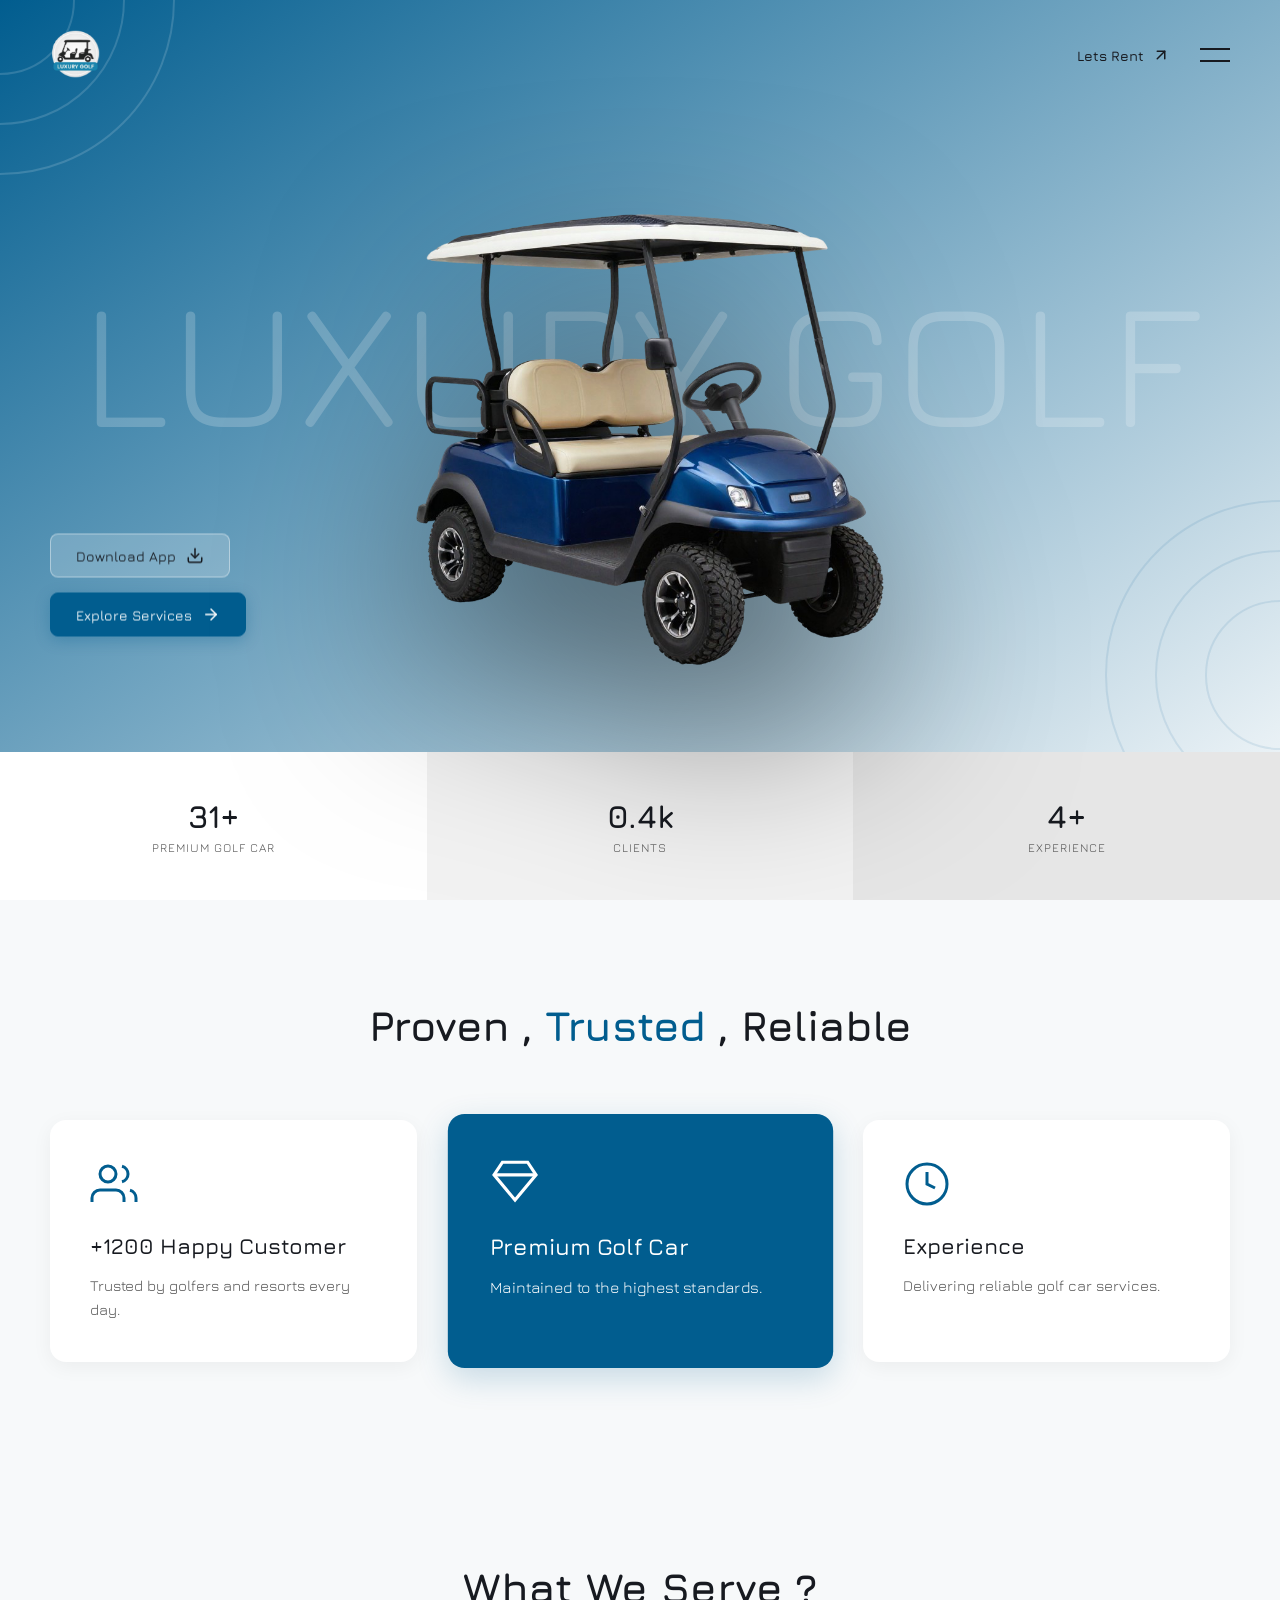
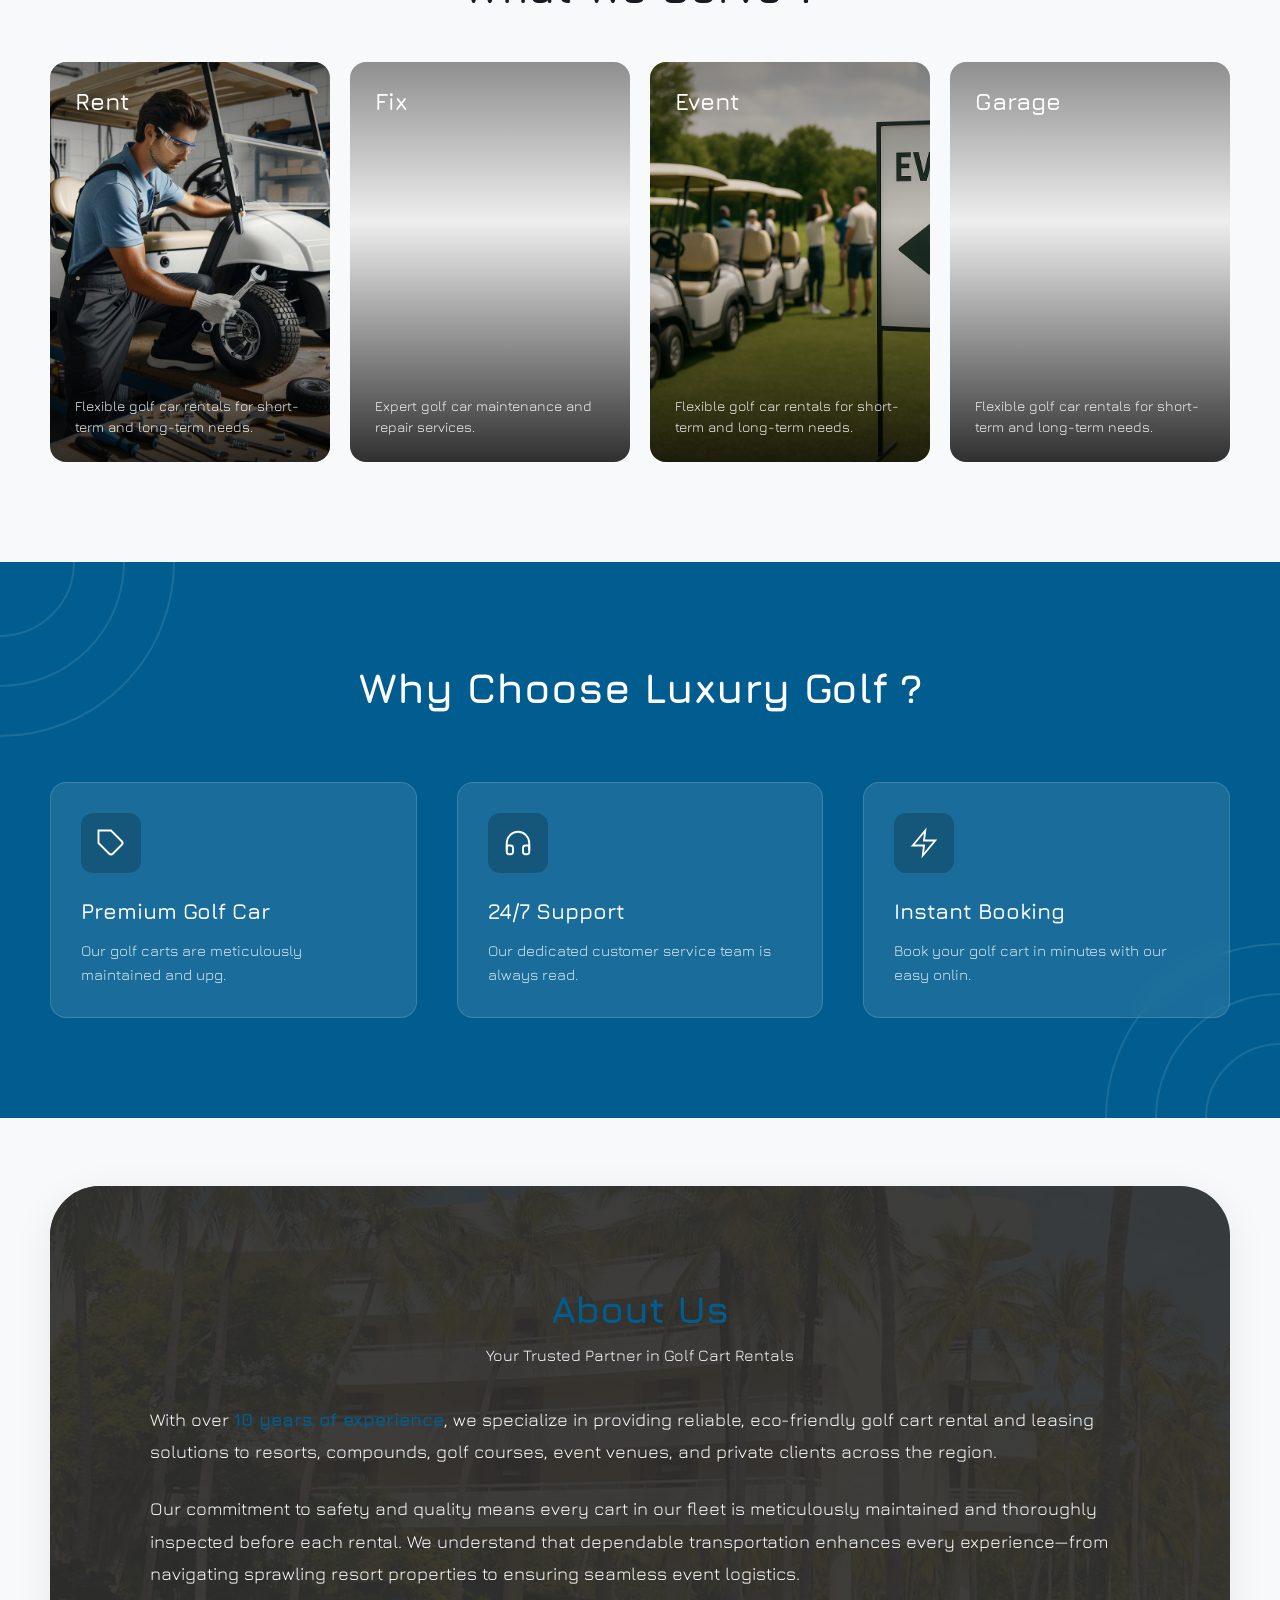
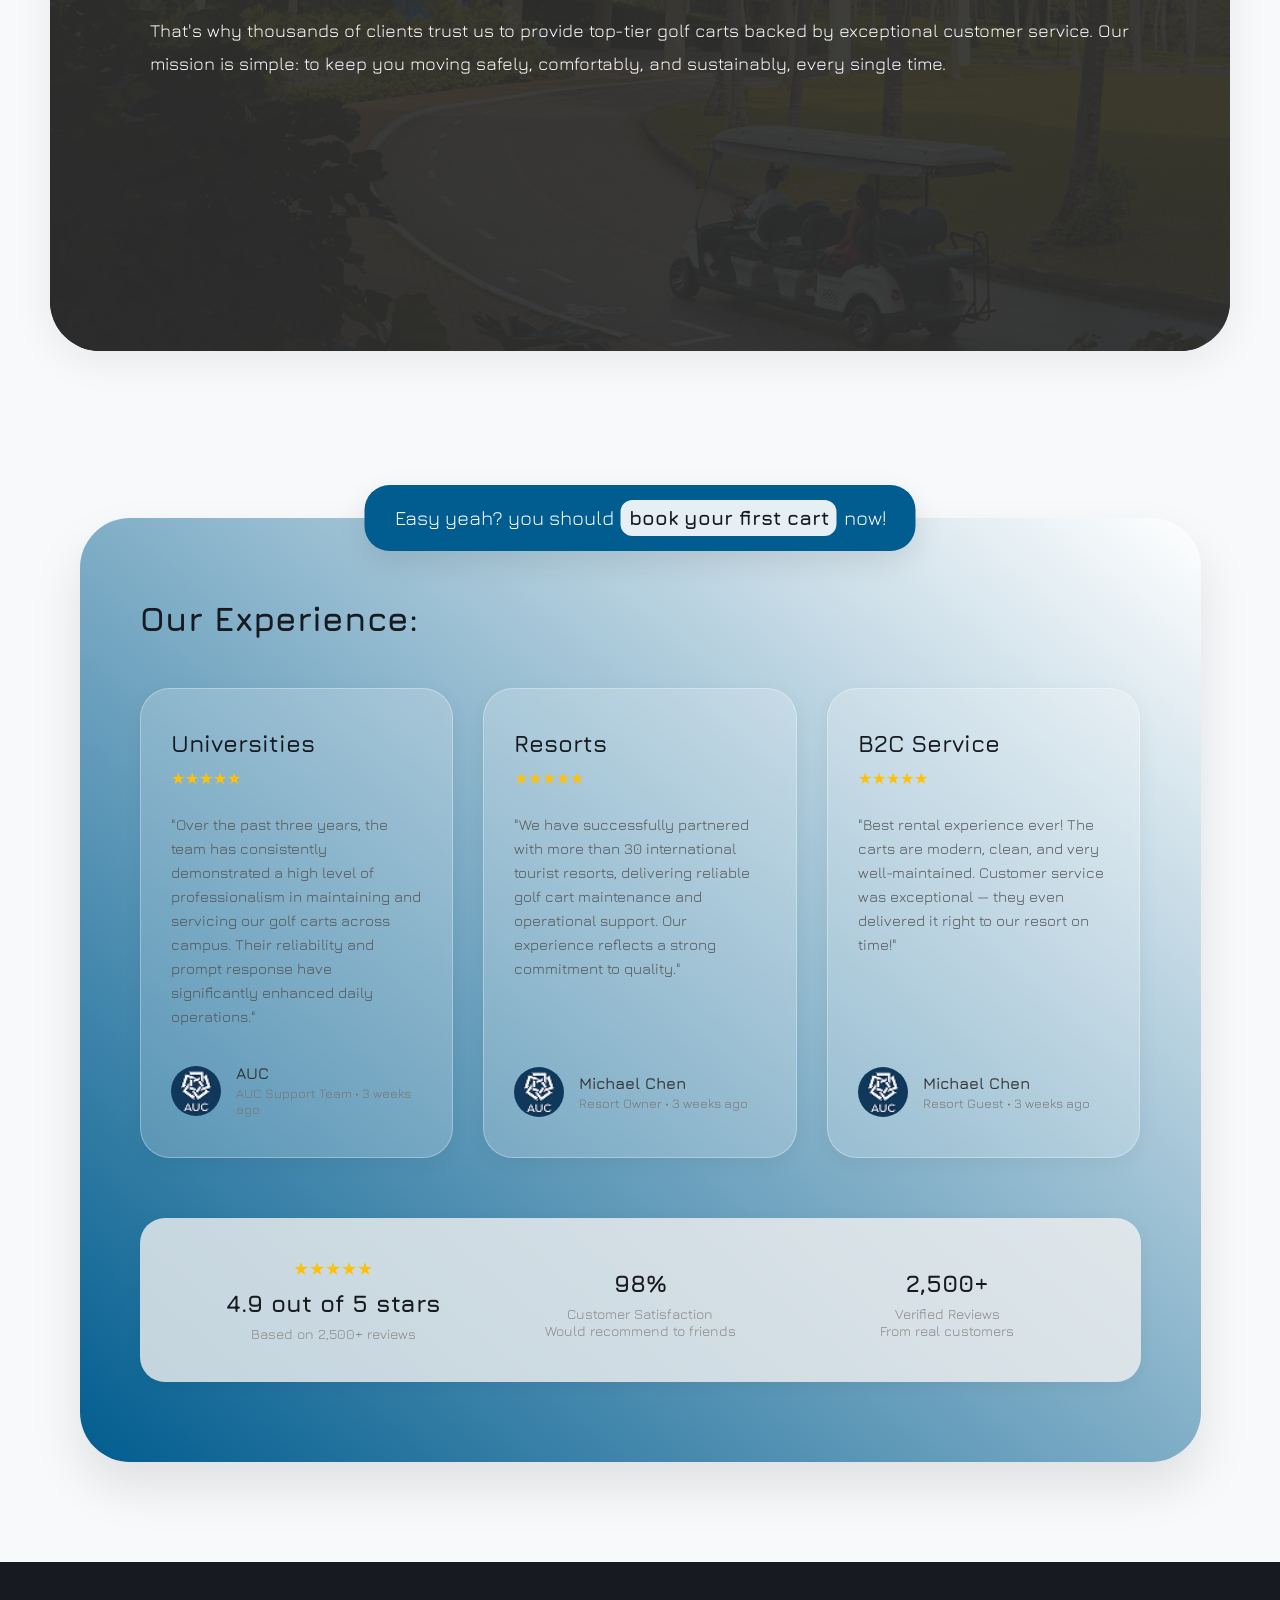
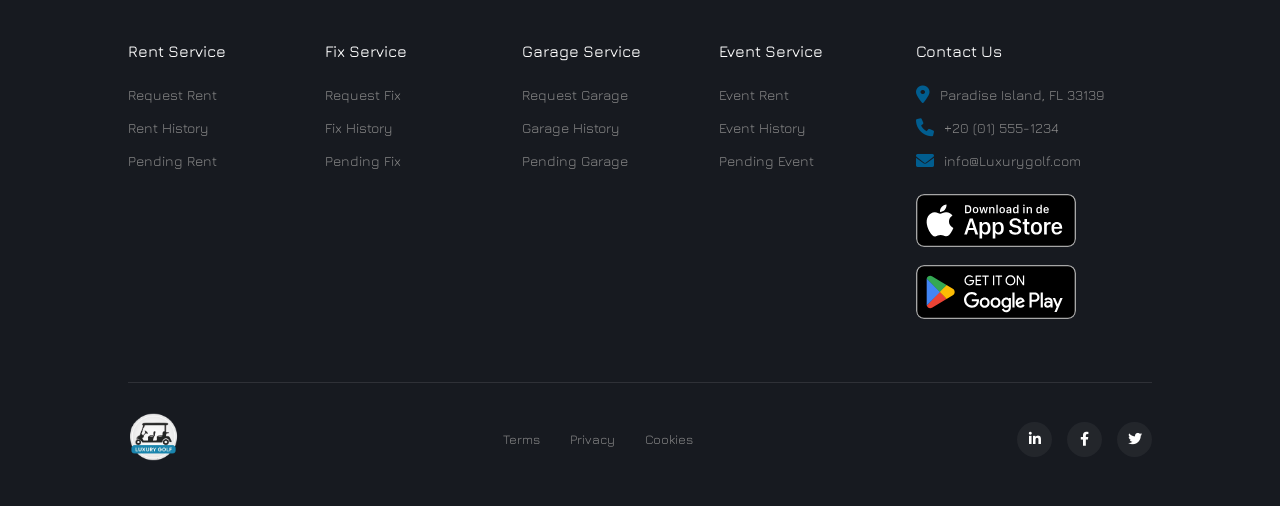
==== index.html @ 8c301173 "Initial commit" ====
<!DOCTYPE html>
<html lang="en">
<head>
    <meta charset="UTF-8">
    <meta name="viewport" content="width=device-width, initial-scale=1.0">
    <title>SPREE | Minimal Experience</title>
    <link href="https://fonts.cdnfonts.com/css/tesla-font" rel="stylesheet">
    <style>
        @import url('https://fonts.googleapis.com/css2?family=Jura:wght@300;400;500;600;700&display=swap');

        /* Color Variables */
        :root {
            --primary-color: #015d8f;
            --primary-dark: #014a73;
            --text-dark: #171a20;
            --text-light: #555;
            --text-lighter: #888;
            --bg-light: #f7f7f7;
            --bg-section: #f7f9fa;
            --white: #ffffff;
            --off-white-1: #f2f2f2;
            --off-white-2: #e6e6e6;
            --star-color: #ffc107;
            --footer-bg: #171a20;
        }

        * {
            margin: 0;
            padding: 0;
            box-sizing: border-box;
        }

        /* Custom Scrollbar */
        ::-webkit-scrollbar {
            width: 10px;
        }

        ::-webkit-scrollbar-track {
            background: var(--white);
        }

        ::-webkit-scrollbar-thumb {
            background: #9e9e9e;
            border-radius: 5px;
        }

        body,
        html {
            background-color: var(--bg-light);
            font-family: 'Jura', sans-serif;
            overflow-x: hidden;
        }

        /* Navigation */
        nav {
            padding: 30px 50px;
            width: 100%;
            position: absolute;
            top: 0;
            display: flex;
            justify-content: space-between;
            align-items: center;
        }

        .logo {
            display: flex;
            align-items: center;
            text-decoration: none;
            position: relative;
            z-index: 1020;
        }

        .logo img {
            height: 50px;
            width: auto;
        }

        .nav-right {
            display: flex;
            align-items: center;
            gap: 30px;
        }

        .btn-rent-nav {
            text-decoration: none;
            color: var(--text-dark);
            font-weight: 600;
            font-size: 14px;
            display: flex;
            align-items: center;
            gap: 8px;
            transition: color 0.3s;
            position: relative;
            z-index: 1020;
        }

        .btn-rent-nav svg {
            width: 18px;
            height: 18px;
            transition: transform 0.3s;
        }

        .btn-rent-nav:hover {
            color: var(--primary-color);
        }

        .btn-rent-nav:hover svg {
            transform: translate(2px, -2px);
        }

        /* Menu Toggle Icon */
        .menu-toggle {
            width: 30px;
            height: 14px;
            display: flex;
            flex-direction: column;
            justify-content: space-between;
            align-items: flex-end;
            cursor: pointer;
            position: relative;
            z-index: 1100;
        }

        .menu-toggle span {
            display: block;
            height: 2px;
            background-color: var(--text-dark);
            transition: all 0.4s cubic-bezier(0.68, -0.6, 0.32, 1.6);
            width: 100%;
        }

        .menu-toggle.active span:nth-child(1) {
            transform: translateY(6px) rotate(45deg);
        }

        .menu-toggle.active span:nth-child(2) {
            transform: translateY(-6px) rotate(-45deg);
        }

        /* Fullscreen Overlay Menu */
        .menu-overlay {
            position: fixed;
            top: 0;
            left: 0;
            width: 100%;
            height: 100%;
            background: rgba(255, 255, 255, 0.4);
            backdrop-filter: blur(15px);
            -webkit-backdrop-filter: blur(15px);
            z-index: 1050;
            display: flex;
            justify-content: center;
            align-items: center;
            opacity: 0;
            visibility: hidden;
            transition: all 0.5s ease;
        }

        .menu-overlay.open {
            opacity: 1;
            visibility: visible;
        }

        .menu-links {
            list-style: none;
            text-align: center;
        }

        .menu-links li {
            margin: 25px 0;
            transform: translateY(30px);
            opacity: 0;
            transition: all 0.4s ease;
        }

        .menu-overlay.open .menu-links li {
            transform: translateY(0);
            opacity: 1;
        }

        .menu-links a {
            font-size: 32px;
            font-weight: 300;
            text-decoration: none;
            color: var(--text-dark);
            letter-spacing: 2px;
            transition: color 0.3s;
        }

        .menu-links a:hover {
            color: var(--primary-color);
        }

        /* Hero Animations */
        .bg-text {
            opacity: 0;
            animation: textFadeIn 1.5s ease-out forwards 0.6s;
        }

        .cart-image-wrapper {
            opacity: 0;
            animation: carEntrance 1.5s cubic-bezier(0.22, 1, 0.36, 1) forwards 0.2s;
        }

        .hero-buttons {
            opacity: 0;
            animation: simpleFadeIn 1s ease-out forwards 0.9s;
        }

        .stats-container {
            opacity: 0;
            animation: slideUpFade 1s ease-out forwards 1.2s;
        }

        @keyframes textFadeIn {
            from {
                opacity: 0;
                filter: blur(15px);
            }
            to {
                opacity: 1;
                filter: blur(0);
            }
        }

        @keyframes carEntrance {
            from {
                opacity: 0;
                transform: scale(0.6) translateY(30px);
            }
            to {
                opacity: 1;
                transform: scale(1) translateY(0);
            }
        }

        @keyframes simpleFadeIn {
            from {
                opacity: 0;
            }
            to {
                opacity: 1;
            }
        }

        @keyframes slideUpFade {
            from {
                opacity: 0;
                transform: translateY(50px);
            }
            to {
                opacity: 1;
                transform: translateY(0);
            }
        }

        /* Scroll Animation Class */
        .reveal {
            opacity: 0;
            transform: translateY(50px);
            transition: all 0.8s ease-out;
        }

        .reveal.active {
            opacity: 1;
            transform: translateY(0);
        }

        /* Hero Decoration */
        .hero-deco {
            position: absolute;
            pointer-events: none;
            z-index: 0;
        }

        .hero-deco span {
            position: absolute;
            border-radius: 50%;
            border: 2px solid rgba(255, 255, 255, 0.15);
        }

        .hero-deco.top-left {
            top: 0;
            left: 0;
        }

        .hero-deco.top-left span {
            top: 0;
            left: 0;
            transform: translate(-50%, -50%);
        }

        .hero-deco.bottom-right {
            bottom: 25%;
            right: 0;
        }

        .hero-deco.bottom-right span {
            bottom: 0;
            right: 0;
            transform: translate(50%, 50%);
            border-color: rgba(1, 93, 143, 0.1);
        }

        .hero-deco span:nth-child(1) {
            width: 150px;
            height: 150px;
        }

        .hero-deco span:nth-child(2) {
            width: 250px;
            height: 250px;
        }

        .hero-deco span:nth-child(3) {
            width: 350px;
            height: 350px;
        }

        /* Hero Section */
        .hero-section {
            height: 100vh;
            display: flex;
            align-items: center;
            justify-content: center;
            position: relative;
            background: linear-gradient(to bottom right, var(--primary-color), var(--white));
            overflow: hidden;
        }

        .bg-text {
            position: absolute;
            top: 40%;
            left: 50%;
            transform: translate(-50%, -50%);
            font-family: 'Jura', sans-serif;
            font-size: 14vw;
            color: rgba(255, 255, 255, 0.2);
            white-space: nowrap;
            pointer-events: none;
            z-index: 1;
        }

        .cart-image-wrapper {
            width: 40%;
            z-index: 1000;
            position: relative;
            display: flex;
            justify-content: center;
        }

        .cart-image-wrapper img {
            width: 100%;
            filter: drop-shadow(0 85px 95px rgba(0, 0, 0, 0.5));
        }

        .hero-buttons {
            position: absolute;
            left: 50px;
            top: 65%;
            transform: translateY(-50%);
            display: flex;
            flex-direction: column;
            gap: 15px;
            z-index: 10;
        }

        .btn-hero {
            display: flex;
            align-items: center;
            gap: 10px;
            padding: 12px 25px;
            border-radius: 8px;
            text-decoration: none;
            font-size: 14px;
            font-weight: 500;
            transition: all 0.3s ease;
            width: fit-content;
        }

        .btn-blur {
            background: rgba(255, 255, 255, 0.2);
            backdrop-filter: blur(10px);
            -webkit-backdrop-filter: blur(10px);
            border: 1px solid rgba(255, 255, 255, 0.4);
            color: var(--text-dark);
        }

        .btn-blur:hover {
            background: rgba(255, 255, 255, 0.4);
            transform: translateX(5px);
        }

        .btn-main {
            background-color: var(--primary-color);
            color: var(--white);
            border: 1px solid var(--primary-color);
            box-shadow: 0 4px 15px rgba(1, 93, 143, 0.3);
        }

        .btn-main:hover {
            background-color: var(--primary-dark);
            transform: translateX(5px);
            box-shadow: 0 6px 20px rgba(1, 93, 143, 0.4);
        }

        .stats-container {
            position: absolute;
            bottom: 0;
            left: 0;
            width: 100%;
            display: flex;
            z-index: 20;
        }

        .stat-card {
            flex: 1;
            padding: 45px 50px;
            text-align: center;
        }

        .stat-card:nth-child(1) {
            background-color: var(--white);
        }

        .stat-card:nth-child(2) {
            background-color: var(--off-white-1);
        }

        .stat-card:nth-child(3) {
            background-color: var(--off-white-2);
        }

        .stat-card h3 {
            font-size: 32px;
            font-weight: 700;
            color: var(--text-dark);
            margin-bottom: 5px;
        }

        .stat-card p {
            font-size: 12px;
            text-transform: uppercase;
            letter-spacing: 1px;
            color: var(--text-light);
        }

        /* Features Section */
        .features-section {
            padding: 100px 50px;
            background-color: var(--bg-section);
            display: flex;
            flex-direction: column;
            align-items: center;
        }

        .features-title {
            font-size: 42px;
            font-weight: 700;
            color: var(--text-dark);
            margin-bottom: 70px;
            text-align: center;
            letter-spacing: -0.5px;
            white-space: nowrap;
        }

        .features-title .highlight {
            color: var(--primary-color);
        }

        .features-grid {
            display: grid;
            grid-template-columns: repeat(3, 1fr);
            gap: 40px;
            width: 100%;
            max-width: 1200px;
        }

        .feature-card {
            background-color: var(--white);
            padding: 40px;
            border-radius: 16px;
            display: flex;
            flex-direction: column;
            align-items: flex-start;
            transition: transform 0.3s ease, box-shadow 0.3s ease;
            box-shadow: 0 5px 20px rgba(0, 0, 0, 0.05);
        }

        .feature-card:nth-child(2) {
            background-color: var(--primary-color);
            transform: scale(1.05);
            box-shadow: 0 10px 30px rgba(1, 93, 143, 0.2);
        }

        .feature-card:nth-child(2) h3,
        .feature-card:nth-child(2) p,
        .feature-card:nth-child(2) .feature-icon {
            color: var(--white);
        }

        .feature-card:nth-child(2):hover {
            transform: scale(1.05) translateY(-10px);
        }

        .feature-card:hover {
            transform: translateY(-10px);
            box-shadow: 0 20px 40px rgba(0, 0, 0, 0.05);
        }

        .feature-icon {
            width: 48px;
            height: 48px;
            color: var(--primary-color);
            margin-bottom: 25px;
        }

        .feature-card h3 {
            font-size: 22px;
            font-weight: 600;
            color: var(--text-dark);
            margin-bottom: 15px;
        }

        .feature-card p {
            font-size: 15px;
            line-height: 1.6;
            color: var(--text-light);
        }

        /* Serve Section */
        .serve-section {
            padding: 100px 50px;
            background-color: var(--bg-section);
            display: flex;
            flex-direction: column;
            align-items: center;
        }

        .serve-title {
            font-size: 42px;
            font-weight: 700;
            color: var(--text-dark);
            margin-bottom: 50px;
            text-align: center;
            white-space: nowrap;
            font-size: clamp(28px, 7vw, 42px);
        }

        .serve-grid {
            display: grid;
            grid-template-columns: repeat(4, 1fr);
            gap: 20px;
            width: 100%;
            max-width: 1400px;
        }

        .serve-card {
            position: relative;
            height: 400px;
            border-radius: 16px;
            overflow: hidden;
            background-color: #eee;
            background-size: cover;
            background-position: center;
            display: flex;
            flex-direction: column;
            justify-content: space-between;
            padding: 25px;
            transition: transform 0.3s ease, background-color 0.3s ease;
        }

        .serve-card:hover {
            transform: translateY(-5px);
            background-color: var(--primary-color);
        }

        .serve-overlay {
            position: absolute;
            top: 0;
            left: 0;
            width: 100%;
            height: 100%;
            opacity: 1;
            transition: opacity 0.3s ease;
            background: linear-gradient(to bottom, rgba(0, 0, 0, 0.4) 0%, rgba(0, 0, 0, 0) 40%, rgba(0, 0, 0, 0.8) 100%);
            z-index: 1;
        }

        .serve-card:hover .serve-overlay {
            opacity: 0;
        }

        .serve-card h3 {
            position: relative;
            color: rgba(255, 255, 255, 1);
            z-index: 2;
            font-size: 24px;
            font-weight: 600;
            text-align: left;
            margin-bottom: 0;
        }

        .serve-card p {
            position: relative;
            z-index: 2;
            color: rgba(255, 255, 255, 0.95);
            font-size: 14px;
            line-height: 1.5;
            text-align: left;
        }

        .serve-card:hover h3,
        .serve-card:hover p {
            color: var(--white);
        }

        .serve-dots {
            display: none;
            justify-content: center;
            align-items: center;
            gap: 15px;
            margin-top: 30px;
        }

        .serve-dot {
            width: 14px;
            height: 14px;
            background-color: #d1d5db;
            border-radius: 50%;
            cursor: pointer;
            transition: all 0.3s ease;
        }

        .serve-dot.active {
            background-color: var(--primary-color);
            width: 35px;
            border-radius: 7px;
        }

        /* Why Choose Section */
        .why-choose-section {
            padding: 100px 50px;
            background-color: var(--primary-color);
            display: flex;
            justify-content: center;
            align-items: center;
            position: relative;
            overflow: hidden;
        }

        .why-deco {
            position: absolute;
            pointer-events: none;
            z-index: 1;
        }

        .why-deco span {
            position: absolute;
            border-radius: 50%;
            border: 2px solid rgba(255, 255, 255, 0.1);
        }

        .why-deco.top-left {
            top: 0;
            left: 0;
        }

        .why-deco.top-left span {
            top: 0;
            left: 0;
            transform: translate(-50%, -50%);
        }

        .why-deco.bottom-right {
            bottom: 0;
            right: 0;
        }

        .why-deco.bottom-right span {
            bottom: 0;
            right: 0;
            transform: translate(50%, 50%);
        }

        .why-deco span:nth-child(1) {
            width: 150px;
            height: 150px;
        }

        .why-deco span:nth-child(2) {
            width: 250px;
            height: 250px;
        }

        .why-deco span:nth-child(3) {
            width: 350px;
            height: 350px;
        }

        .why-choose-container {
            width: 100%;
            max-width: 1200px;
            display: flex;
            flex-direction: column;
            align-items: center;
            position: relative;
            z-index: 2;
        }

        .why-choose-title {
            font-size: 42px;
            font-weight: 700;
            color: var(--white);
            margin-bottom: 70px;
            text-align: center;
            white-space: nowrap;
            font-size: clamp(28px, 7vw, 42px);
        }

        .why-choose-grid {
            display: grid;
            grid-template-columns: repeat(3, 1fr);
            gap: 40px;
            width: 100%;
        }

        .why-choose-card {
            background-color: rgba(255, 255, 255, 0.1);
            backdrop-filter: blur(10px);
            -webkit-backdrop-filter: blur(10px);
            padding: 30px;
            border-radius: 16px;
            display: flex;
            flex-direction: column;
            align-items: flex-start;
            border: 1px solid rgba(255, 255, 255, 0.15);
            transition: transform 0.3s ease;
        }

        .why-choose-card:hover {
            transform: translateY(-10px);
            background-color: rgba(255, 255, 255, 0.15);
        }

        .why-icon-box {
            width: 60px;
            height: 60px;
            background-color: rgba(0, 0, 0, 0.2);
            border-radius: 12px;
            display: flex;
            justify-content: center;
            align-items: center;
            margin-bottom: 25px;
        }

        .why-icon-box svg {
            width: 30px;
            height: 30px;
            color: var(--white);
        }

        .why-choose-card h3 {
            font-size: 22px;
            font-weight: 600;
            color: var(--white);
            margin-bottom: 15px;
        }

        .why-choose-card p {
            font-size: 15px;
            line-height: 1.6;
            color: rgba(255, 255, 255, 0.85);
        }

        /* About Us Section */
        .about-section {
            padding: 50px;
            height: 100vh;
            display: flex;
            align-items: center;
            justify-content: center;
            background-color: var(--bg-section);
        }

        .about-container {
            position: relative;
            width: 100%;
            max-width: 1200px;
            height: 100%;
            max-height: 85vh;
            display: flex;
            flex-direction: column;
            justify-content: flex-start;
            align-items: center;
            padding: 100px 100px;
            border-radius: 50px;
            box-shadow: 0 10px 40px rgba(0, 0, 0, 0.07);
            overflow: hidden;
            background-image: url('./images/about.jpg');
            background-size: cover;
            background-position: center;
        }

        .about-container::before {
            content: '';
            position: absolute;
            top: 0;
            left: 0;
            width: 100%;
            height: 100%;
            background-color: rgba(47, 47, 47, 0.93);
            z-index: 1;
        }

        .about-title {
            position: relative;
            z-index: 2;
            text-align: center;
            font-size: 38px;
            white-space: nowrap;
            font-weight: 700;
            color: var(--primary-color);
            margin-bottom: 15px;
        }

        .about-subtitle {
            position: relative;
            z-index: 2;
            text-align: center;
            font-size: 16px;
            color: var(--white);
            margin-bottom: 40px;
            max-width: 600px;
            margin-left: auto;
            margin-right: auto;
        }

        .about-content {
            position: relative;
            z-index: 2;
            display: flex;
            flex-direction: column;
            gap: 25px;
            text-align: left;
            width: 100%;
        }

        .about-content p {
            font-size: 18px;
            line-height: 1.8;
            color: var(--white);
        }

        .about-content p span {
            color: var(--primary-color);
            font-weight: 700;
        }

        /* Testimonials Section */
        .testimonials-section {
            padding: 100px 50px;
            background-color: var(--bg-section);
            display: flex;
            justify-content: center;
            align-items: center;
        }

        .testimonials-container {
            width: 95%;
            max-width: 1300px;
            background: linear-gradient(to top right, var(--primary-color), var(--white));
            border-radius: 50px;
            padding: 80px 60px;
            position: relative;
            box-shadow: 0 25px 50px rgba(0, 0, 0, 0.1);
        }

        .top-banner {
            background-color: var(--primary-color);
            color: var(--white);
            border-radius: 25px;
            font-size: 20px;
            font-weight: 400;
            box-shadow: 0 10px 30px rgba(0, 0, 0, 0.1);
            position: absolute;
            top: 0;
            left: 50%;
            transform: translate(-50%, -50%);
            z-index: 10;
            padding: 15px 30px;
            white-space: normal;
            text-align: center;
            width: auto;
            min-width: 300px;
            max-width: 80%;
            line-height: 1.6;
        }

        .top-banner span {
            color: #171a20;
            font-weight: 700;
            background-color: rgba(255, 255, 255, 0.9);
            padding: 2px 8px;
            border-radius: 12px;
            display: inline-block;
            margin: 0 2px;
        }

        .section-title {
            color: var(--text-dark);
            font-size: 34px;
            margin-bottom: 50px;
            font-weight: 700;
            white-space: nowrap;
        }

        .cards-grid {
            display: grid;
            grid-template-columns: repeat(3, 1fr);
            gap: 30px;
            margin-bottom: 60px;
        }

        .card {
            background-color: rgba(255, 255, 255, 0.2);
            backdrop-filter: blur(5px);
            border: 1px solid rgba(255, 255, 255, 0.3);
            border-radius: 30px;
            padding: 40px 30px;
            display: flex;
            flex-direction: column;
            box-shadow: 0 5px 20px rgba(0, 0, 0, 0.05);
            transition: all 0.3s ease;
        }

        .card:hover {
            transform: translateY(-5px);
            box-shadow: 0 10px 30px rgba(0, 0, 0, 0.1);
        }

        .card-title {
            color: var(--text-dark);
            font-size: 24px;
            margin: 0 0 12px 0;
            font-weight: 600;
        }

        .stars {
            color: var(--star-color);
            font-size: 16px;
            margin-bottom: 25px;
        }

        .testimonial-text {
            color: var(--text-light);
            font-size: 15px;
            line-height: 1.6;
            margin-bottom: 35px;
        }

        .user-block {
            display: flex;
            align-items: center;
            gap: 15px;
            margin-top: auto;
        }

        .user-img {
            width: 50px;
            height: 50px;
            border-radius: 50%;
            object-fit: cover;
        }

        .user-info h4 {
            color: #333;
            margin: 0;
            font-size: 16px;
            font-weight: 600;
        }

        .user-info p {
            color: #777;
            margin: 3px 0 0 0;
            font-size: 13px;
        }

        .trust-bar {
            background: rgba(240, 240, 240, 0.8);
            border-radius: 25px;
            padding: 40px;
            display: grid;
            grid-template-columns: 1fr 1fr 1fr;
            align-items: center;
            text-align: center;
            box-shadow: 0 3px 15px rgba(0, 0, 0, 0.05);
        }

        .stat-group h3 {
            color: var(--text-dark);
            font-size: 24px;
            margin: 8px 0;
            font-weight: 700;
        }

        .stat-group p {
            color: var(--text-lighter);
            font-size: 14px;
            margin: 0;
        }

        .big-stars {
            color: var(--star-color);
            justify-content: center;
            margin-bottom: 10px;
            font-size: 18px;
        }

        /* Footer */
        footer {
            background-color: var(--footer-bg);
            padding: 80px 10% 40px;
        }

        .footer-content {
            display: grid;
            grid-template-columns: repeat(4, 1fr) 1.5fr;
            gap: 40px;
            margin-bottom: 60px;
        }

        .footer-column h3 {
            font-size: 16px;
            font-weight: 500;
            margin-bottom: 25px;
            color: var(--white);
        }

        .footer-column ul {
            list-style: none;
        }

        .footer-column ul li {
            margin-bottom: 15px;
        }

        .footer-column ul li a {
            text-decoration: none;
            color: var(--text-lighter);
            font-size: 14px;
            transition: color 0.3s;
        }

        .footer-column ul li a:hover {
            color: var(--primary-color);
        }

        .contact-info p {
            font-size: 14px;
            color: var(--text-lighter);
            margin-bottom: 15px;
            display: flex;
            align-items: center;
            gap: 10px;
        }

        .contact-info i {
            color: var(--primary-color);
            font-size: 18px;
        }

        .download-buttons {
            margin-top: 25px;
            display: flex;
            flex-direction: column;
            gap: 15px;
        }

        .store-btn img {
            width: 160px;
            height: auto;
            border-radius: 8px;
            transition: transform 0.3s;
        }

        .store-btn:hover img {
            transform: translateY(-3px);
        }

        .footer-bottom-line {
            border-top: 1px solid rgba(255, 255, 255, 0.1);
            padding-top: 30px;
            display: flex;
            justify-content: space-between;
            align-items: center;
        }

        .footer-logo img {
            height: 50px;
        }

        .legal-links {
            display: flex;
            gap: 30px;
        }

        .legal-links a {
            color: var(--text-lighter);
            text-decoration: none;
            font-size: 13px;
        }

        .social-icons {
            display: flex;
            gap: 15px;
        }

        .social-icons a {
            width: 35px;
            height: 35px;
            background: rgba(255, 255, 255, 0.05);
            border-radius: 50%;
            display: flex;
            justify-content: center;
            align-items: center;
            color: var(--white);
            text-decoration: none;
            font-size: 14px;
            transition: background 0.3s;
        }

        .social-icons a:hover {
            background: var(--primary-color);
        }

        /* Responsive Design */
        @media (max-width: 1100px) {
            .cards-grid {
                grid-template-columns: 1fr 1fr;
            }

            .top-banner {
                font-size: 18px;
                min-width: 280px;
                padding: 15px 25px;
            }
        }

        @media (max-width: 1024px) {
            .hero-section {
                flex-direction: column;
                justify-content: space-evenly;
                padding-top: 80px;
                padding-bottom: 100px;
            }

            .bg-text {
                position: static;
                transform: none;
                order: 0;
                font-size: 12vw;
                margin-bottom: 0;
            }

            .cart-image-wrapper {
                width: 70%;
                order: 1;
                margin-bottom: 0;
            }

            .hero-buttons {
                position: relative;
                left: auto;
                top: auto;
                transform: none;
                flex-direction: row;
                justify-content: center;
                width: 100%;
                order: 2;
                gap: 15px;
            }

            .btn-hero {
                padding: 14px 28px;
                font-size: 15px;
            }

            .features-grid {
                grid-template-columns: 1fr;
                gap: 25px;
            }

            .features-section {
                padding: 60px 25px;
            }

            .features-title {
                font-size: clamp(26px, 6vw, 32px);
                margin-bottom: 40px;
            }

            .serve-grid {
                grid-template-columns: repeat(2, 1fr);
            }

            .why-choose-grid {
                grid-template-columns: 1fr;
                gap: 25px;
            }

            .why-choose-section {
                padding: 80px 30px;
            }

            .about-section {
                height: auto;
                min-height: 100vh;
                padding: 80px 25px;
            }

            .about-content {
                grid-template-columns: 1fr;
                gap: 25px;
            }

            .about-container {
                padding: 40px;
                height: auto;
                max-height: none;
                border-radius: 40px;
            }

            .about-title {
                font-size: clamp(28px, 5vw, 32px);
            }
        }

        @media (max-width: 992px) {
            .footer-content {
                grid-template-columns: repeat(2, 1fr);
            }

            .testimonials-container {
                padding: 60px 40px;
            }
        }

        @media (max-width: 768px) {
            nav {
                padding: 25px;
            }

            .hero-section {
                padding-top: 60px;
            }

            .cart-image-wrapper {
                width: 85%;
                max-width: 90%;
            }

            .bg-text {
                font-size: 13vw;
            }

            .menu-links a {
                font-size: 24px;
            }

            .stats-container {
                width: 100%;
            }

            .stat-card {
                flex: 1;
                padding: 30px 15px;
                min-width: auto;
            }

            .stat-card h3 {
                font-size: 28px;
            }

            .stat-card p {
                font-size: 12px;
            }

            .hero-buttons {
                margin-bottom: 0;
                flex-wrap: nowrap;
                margin-bottom: 20px;
            }

            .btn-hero {
                white-space: nowrap;
                font-size: 13px;
                padding: 12px 15px;
            }

            .btn-blur:hover,
            .btn-main:hover {
                transform: translateY(-3px);
            }

            .serve-grid {
                display: flex;
                overflow-x: auto;
                scroll-snap-type: x mandatory;
                gap: 20px;
                scrollbar-width: none;
            }

            .serve-grid::-webkit-scrollbar {
                display: none;
            }

            .serve-card {
                min-width: 100%;
                scroll-snap-align: center;
            }

            .serve-dots {
                display: flex;
            }

            .about-container {
                padding: 30px 25px;
                border-radius: 30px;
            }

            .about-content p {
                font-size: 16px;
            }

            .why-choose-section {
                padding: 60px 20px;
            }

            .why-choose-card {
                padding: 25px;
            }

            .why-choose-title {
                font-size: clamp(22px, 6.5vw, 28px);
            }

            .testimonials-section {
                padding: 60px 20px;
            }

            .testimonials-container {
                padding: 50px 25px;
                border-radius: 40px;
            }

            .cards-grid {
                grid-template-columns: 1fr;
            }

            .trust-bar {
                grid-template-columns: 1fr;
                gap: 20px;
            }

            .top-banner {
                width: 90%;
                min-width: auto;
                font-size: 16px;
                padding: 15px 20px;
                line-height: 1.4;
            }

            .section-title {
                font-size: 28px;
                white-space: nowrap;
            }
        }

        @media (max-width: 600px) {
            .serve-grid {
                grid-template-columns: 1fr;
            }

            .serve-card {
                height: 400px;
            }

            .footer-content {
                grid-template-columns: 1fr;
            }

            .footer-bottom-line {
                flex-direction: column;
                gap: 20px;
                text-align: center;
            }

            .footer-logo img {
                height: 40px;
            }

            .testimonials-container {
                padding: 40px 20px;
                border-radius: 30px;
            }

            .card {
                padding: 30px 20px;
            }

            .top-banner {
                font-size: 15px;
                padding: 12px 15px;
            }

            .section-title {
                font-size: 24px;
            }
        }
    </style>
    <link rel="stylesheet" href="https://cdnjs.cloudflare.com/ajax/libs/font-awesome/6.0.0/css/all.min.css">
</head>
<body>
    <!-- Navigation -->
    <nav>
        <a href="#" class="logo">
            <img src="images/logo.png" alt="Logo" loading="lazy">
        </a>
        <div class="nav-right">
            <a href="#" class="btn-rent-nav">
                Lets Rent
                <svg viewBox="0 0 24 24" fill="none" stroke="currentColor" stroke-width="2" stroke-linecap="round" stroke-linejoin="round">
                    <line x1="7" y1="17" x2="17" y2="7"></line>
                    <polyline points="7 7 17 7 17 17"></polyline>
                </svg>
            </a>
            <div class="menu-toggle" id="menuToggle">
                <span></span>
                <span></span>
            </div>
        </div>
    </nav>

    <!-- Overlay Menu -->
    <div class="menu-overlay" id="menuOverlay">
        <ul class="menu-links">
            <li style="transition-delay: 0.1s;"><a href="#">Home</a></li>
            <li style="transition-delay: 0.2s;"><a href="#">Services</a></li>
            <li style="transition-delay: 0.3s;"><a href="#">Why Us?</a></li>
            <li style="transition-delay: 0.4s;"><a href="#">About Us</a></li>
            <li style="transition-delay: 0.5s;"><a href="#">Contact</a></li>
        </ul>
    </div>

    <!-- Hero Section -->
    <section class="hero-section">
        <div class="hero-deco top-left">
            <span></span><span></span><span></span>
        </div>
        <div class="hero-deco bottom-right">
            <span></span><span></span><span></span>
        </div>
        <div class="bg-text">LUXURY GOLF</div>
        <div class="hero-buttons">
            <a href="#" class="btn-hero btn-blur">
                Download App
                <svg width="18" height="18" viewBox="0 0 24 24" fill="none" stroke="currentColor" stroke-width="2" stroke-linecap="round" stroke-linejoin="round">
                    <path d="M21 15v4a2 2 0 0 1-2 2H5a2 2 0 0 1-2-2v-4"></path>
                    <polyline points="7 10 12 15 17 10"></polyline>
                    <line x1="12" y1="15" x2="12" y2="3"></line>
                </svg>
            </a>
            <a href="#" class="btn-hero btn-main">
                Explore Services
                <svg width="18" height="18" viewBox="0 0 24 24" fill="none" stroke="currentColor" stroke-width="2" stroke-linecap="round" stroke-linejoin="round">
                    <line x1="5" y1="12" x2="19" y2="12"></line>
                    <polyline points="12 5 19 12 12 19"></polyline>
                </svg>
            </a>
        </div>
        <div class="cart-image-wrapper">
            <img src="images/freepik__professional-studio-photography-of-a-modern-electr__40355.png" alt="Golf Cart" loading="lazy">
        </div>
        <div class="stats-container">
            <div class="stat-card">
                <h3 data-target="100" data-suffix="+">0+</h3>
                <p>Premium Golf Car</p>
            </div>
            <div class="stat-card">
                <h3 data-target="1.2" data-suffix="k">0k</h3>
                <p>Clients</p>
            </div>
            <div class="stat-card">
                <h3 data-target="10" data-suffix="+">0+</h3>
                <p>Experience</p>
            </div>
        </div>
    </section>

    <!-- Features Section -->
    <section class="features-section">
        <h2 class="features-title reveal">Proven , <span class="highlight">Trusted</span> , Reliable</h2>
        <div class="features-grid reveal">
            <div class="feature-card">
                <svg class="feature-icon" viewBox="0 0 24 24" fill="none" stroke="currentColor" stroke-width="1.5">
                    <path d="M17 21v-2a4 4 0 0 0-4-4H5a4 4 0 0 0-4 4v2"></path>
                    <circle cx="9" cy="7" r="4"></circle>
                    <path d="M23 21v-2a4 4 0 0 0-3-3.87"></path>
                    <path d="M16 3.13a4 4 0 0 1 0 7.75"></path>
                </svg>
                <h3>+1200 Happy Customer</h3>
                <p>Trusted by golfers and resorts every day.</p>
            </div>
            <div class="feature-card">
                <svg class="feature-icon" viewBox="0 0 24 24" fill="none" stroke="currentColor" stroke-width="1.5">
                    <path d="M6 3h12l4 6-10 12L2 9l4-6z"></path>
                    <path d="M2 9h20"></path>
                </svg>
                <h3>Premium Golf Car</h3>
                <p>Maintained to the highest standards.</p>
            </div>
            <div class="feature-card">
                <svg class="feature-icon" viewBox="0 0 24 24" fill="none" stroke="currentColor" stroke-width="1.5">
                    <circle cx="12" cy="12" r="10"></circle>
                    <polyline points="12 6 12 12 16 14"></polyline>
                </svg>
                <h3>Experience</h3>
                <p>Delivering reliable golf car services.</p>
            </div>
        </div>
    </section>

    <!-- Serve Section -->
    <section class="serve-section">
        <h2 class="serve-title reveal">What We Serve ?</h2>
        <div class="serve-grid reveal">
            <div class="serve-card" style="background-image: url('images/fix.jpg');">
                <div class="serve-overlay"></div>
                <h3>Rent</h3>
                <p>Flexible golf car rentals for short-term and long-term needs.</p>
            </div>
            <div class="serve-card" style="background-image: url('images/rent.jpg');">
                <div class="serve-overlay"></div>
                <h3>Fix</h3>
                <p>Expert golf car maintenance and repair services.</p>
            </div>
            <div class="serve-card" style="background-image: url('images/event.png');">
                <div class="serve-overlay"></div>
                <h3>Event</h3>
                <p>Flexible golf car rentals for short-term and long-term needs.</p>
            </div>
            <div class="serve-card" style="background-image: url('images/garage.jpg');">
                <div class="serve-overlay"></div>
                <h3>Garage</h3>
                <p>Flexible golf car rentals for short-term and long-term needs.</p>
            </div>
        </div>
        <div class="serve-dots">
            <div class="serve-dot active" data-index="0"></div>
            <div class="serve-dot" data-index="1"></div>
            <div class="serve-dot" data-index="2"></div>
            <div class="serve-dot" data-index="3"></div>
        </div>
    </section>

    <!-- Why Choose Section -->
    <section class="why-choose-section">
        <div class="why-deco top-left">
            <span></span><span></span><span></span>
        </div>
        <div class="why-deco bottom-right">
            <span></span><span></span><span></span>
        </div>
        <div class="why-choose-container">
            <h2 class="why-choose-title reveal">Why Choose Luxury Golf ?</h2>
            <div class="why-choose-grid reveal">
                <div class="why-choose-card">
                    <div class="why-icon-box">
                        <svg viewBox="0 0 24 24" fill="none" stroke="currentColor" stroke-width="1.5">
                            <path d="M20.59 13.41l-7.17 7.17a2 2 0 0 1-2.83 0L2 12V2h10l8.59 8.59a2 2 0 0 1 0 2.82z"></path>
                            <line x1="7" y1="7" x2="7.01" y2="7"></line>
                        </svg>
                    </div>
                    <h3>Premium Golf Car</h3>
                    <p>Our golf carts are meticulously maintained and upg.</p>
                </div>
                <div class="why-choose-card">
                    <div class="why-icon-box">
                        <svg viewBox="0 0 24 24" fill="none" stroke="currentColor" stroke-width="1.5">
                            <path d="M3 18v-6a9 9 0 0 1 18 0v6"></path>
                            <path d="M21 19a2 2 0 0 1-2 2h-1a2 2 0 0 1-2-2v-3a2 2 0 0 1 2-2h3zM3 19a2 2 0 0 0 2 2h1a2 2 0 0 0 2-2v-3a2 2 0 0 0-2-2H3z"></path>
                        </svg>
                    </div>
                    <h3>24/7 Support</h3>
                    <p>Our dedicated customer service team is always read.</p>
                </div>
                <div class="why-choose-card">
                    <div class="why-icon-box">
                        <svg viewBox="0 0 24 24" fill="none" stroke="currentColor" stroke-width="1.5">
                            <polygon points="13 2 3 14 12 14 11 22 21 10 12 10 13 2"></polygon>
                        </svg>
                    </div>
                    <h3>Instant Booking</h3>
                    <p>Book your golf cart in minutes with our easy onlin.</p>
                </div>
            </div>
        </div>
    </section>

    <!-- About Us Section -->
    <section class="about-section">
        <div class="about-container reveal">
            <h2 class="about-title reveal">About Us</h2>
            <p class="about-subtitle reveal">Your Trusted Partner in Golf Cart Rentals</p>
            <div class="about-content reveal">
                <p>With over <span>10 years of experience</span>, we specialize in providing reliable, eco-friendly golf cart rental and leasing solutions to resorts, compounds, golf courses, event venues, and private clients across the region.</p>
                <p>Our commitment to safety and quality means every cart in our fleet is meticulously maintained and thoroughly inspected before each rental. We understand that dependable transportation enhances every experience—from navigating sprawling resort properties to ensuring seamless event logistics.</p>
                <p>That's why thousands of clients trust us to provide top-tier golf carts backed by exceptional customer service. Our mission is simple: to keep you moving safely, comfortably, and sustainably, every single time.</p>
            </div>
        </div>
    </section>

    <!-- Testimonials Section -->
    <section class="testimonials-section">
        <div class="testimonials-container reveal">
            <div class="top-banner">
                Easy yeah? you should <span>book your first cart</span> now!
            </div>
            <h2 class="section-title">Our Experience:</h2>
            <div class="cards-grid">
                <div class="card">
                    <h3 class="card-title">Universities</h3>
                    <div class="stars">★★★★★</div>
                    <p class="testimonial-text">"Over the past three years, the team has consistently demonstrated a high level of professionalism in maintaining and servicing our golf carts across campus. Their reliability and prompt response have significantly enhanced daily operations."</p>
                    <div class="user-block">
                        <img src="images/AUC.png" class="user-img" alt="AUC" loading="lazy">
                        <div class="user-info">
                            <h4>AUC</h4>
                            <p>AUC Support Team • 3 weeks ago</p>
                        </div>
                    </div>
                </div>
                <div class="card">
                    <h3 class="card-title">Resorts</h3>
                    <div class="stars">★★★★★</div>
                    <p class="testimonial-text">"We have successfully partnered with more than 30 international tourist resorts, delivering reliable golf cart maintenance and operational support. Our experience reflects a strong commitment to quality."</p>
                    <div class="user-block">
                        <img src="images/AUC.png" class="user-img" alt="Michael" loading="lazy">
                        <div class="user-info">
                            <h4>Michael Chen</h4>
                            <p>Resort Owner • 3 weeks ago</p>
                        </div>
                    </div>
                </div>
                <div class="card">
                    <h3 class="card-title">B2C Service</h3>
                    <div class="stars">★★★★★</div>
                    <p class="testimonial-text">"Best rental experience ever! The carts are modern, clean, and very well-maintained. Customer service was exceptional — they even delivered it right to our resort on time!"</p>
                    <div class="user-block">
                        <img src="images/AUC.png" class="user-img" alt="Michael" loading="lazy">
                        <div class="user-info">
                            <h4>Michael Chen</h4>
                            <p>Resort Guest • 3 weeks ago</p>
                        </div>
                    </div>
                </div>
            </div>
            <div class="trust-bar">
                <div class="stat-group">
                    <div class="stars big-stars">★★★★★</div>
                    <h3>4.9 out of 5 stars</h3>
                    <p>Based on 2,500+ reviews</p>
                </div>
                <div class="stat-group">
                    <h3>98%</h3>
                    <p>Customer Satisfaction</p>
                    <p>Would recommend to friends</p>
                </div>
                <div class="stat-group">
                    <h3>2,500+</h3>
                    <p>Verified Reviews</p>
                    <p>From real customers</p>
                </div>
            </div>
        </div>
    </section>

    <!-- Footer -->
    <footer>
        <div class="footer-content">
            <div class="footer-column">
                <h3>Rent Service</h3>
                <ul>
                    <li><a href="#">Request Rent</a></li>
                    <li><a href="#">Rent History</a></li>
                    <li><a href="#">Pending Rent</a></li>
                </ul>
            </div>
            <div class="footer-column">
                <h3>Fix Service</h3>
                <ul>
                    <li><a href="#">Request Fix</a></li>
                    <li><a href="#">Fix History</a></li>
                    <li><a href="#">Pending Fix</a></li>
                </ul>
            </div>
            <div class="footer-column">
                <h3>Garage Service</h3>
                <ul>
                    <li><a href="#">Request Garage</a></li>
                    <li><a href="#">Garage History</a></li>
                    <li><a href="#">Pending Garage</a></li>
                </ul>
            </div>
            <div class="footer-column">
                <h3>Event Service</h3>
                <ul>
                    <li><a href="#">Event Rent</a></li>
                    <li><a href="#">Event History</a></li>
                    <li><a href="#">Pending Event</a></li>
                </ul>
            </div>
            <div class="footer-column contact-info">
                <h3>Contact Us</h3>
                <p><i class="fa-solid fa-location-dot"></i> Paradise Island, FL 33139</p>
                <p><i class="fa-solid fa-phone"></i> +20 (01) 555-1234</p>
                <p><i class="fa-solid fa-envelope"></i> info@Luxurygolf.com</p>
                <div class="download-buttons">
                    <a href="download.html" class="store-btn">
                        <img src="images/Store=App Store, Type=Dark, Language=Dutch.svg" alt="App Store">
                    </a>
                    <a href="https://play.google.com/store" class="store-btn">
                        <img src="images/Store=Google Play, Type=Dark, Language=English.svg" alt="Google Play">
                    </a>
                </div>
            </div>
        </div>
        <div class="footer-bottom-line">
            <div class="footer-logo">
                <img src="images/logo.png" alt="Luxury Golf Logo">
            </div>
            <div class="legal-links">
                <a href="#">Terms</a>
                <a href="#">Privacy</a>
                <a href="#">Cookies</a>
            </div>
            <div class="social-icons">
                <a href="#"><i class="fa-brands fa-linkedin-in"></i></a>
                <a href="#"><i class="fa-brands fa-facebook-f"></i></a>
                <a href="#"><i class="fa-brands fa-twitter"></i></a>
            </div>
        </div>
    </footer>

    <script>
        // Menu Toggle
        const menuToggle = document.getElementById('menuToggle');
        const menuOverlay = document.getElementById('menuOverlay');
        menuToggle.addEventListener('click', () => {
            menuToggle.classList.toggle('active');
            menuOverlay.classList.toggle('open');
        });
        document.querySelectorAll('.menu-links a').forEach(link => {
            link.addEventListener('click', () => {
                menuToggle.classList.remove('active');
                menuOverlay.classList.remove('open');
            });
        });

        // Serve Section Slider Dots Logic
        const serveGrid = document.querySelector('.serve-grid');
        const serveDots = document.querySelectorAll('.serve-dot');
        if (serveGrid && serveDots.length > 0) {
            serveGrid.addEventListener('scroll', () => {
                const scrollLeft = serveGrid.scrollLeft;
                const cardWidth = serveGrid.clientWidth;
                const activeIndex = Math.round(scrollLeft / cardWidth);
                serveDots.forEach((dot, index) => {
                    dot.classList.toggle('active', index === activeIndex);
                });
            });
            serveDots.forEach((dot, index) => {
                dot.addEventListener('click', () => {
                    const cardWidth = serveGrid.clientWidth;
                    serveGrid.scrollTo({ left: cardWidth * index, behavior: 'smooth' });
                });
            });
        }

        // Scroll Reveal Animation
        function reveal() {
            var reveals = document.querySelectorAll(".reveal");
            for (var i = 0; i < reveals.length; i++) {
                var windowHeight = window.innerHeight;
                var elementTop = reveals[i].getBoundingClientRect().top;
                var elementVisible = 100;
                if (elementTop < windowHeight - elementVisible) {
                    reveals[i].classList.add("active");
                }
            }
        }
        window.addEventListener("scroll", reveal);
        reveal();

        // Stats Counter Animation
        setTimeout(() => {
            const counters = document.querySelectorAll('.stat-card h3');
            counters.forEach(counter => {
                const target = +counter.getAttribute('data-target');
                const suffix = counter.getAttribute('data-suffix') || '';
                const duration = 2000;
                const stepTime = 20;
                const steps = duration / stepTime;
                const increment = target / steps;
                let current = 0;
                const timer = setInterval(() => {
                    current += increment;
                    if (current >= target) {
                        counter.innerText = target + suffix;
                        clearInterval(timer);
                    } else {
                        const displayValue = Number.isInteger(target) ? Math.ceil(current) : current.toFixed(1);
                        counter.innerText = displayValue + suffix;
                    }
                }, stepTime);
            });
        }, 1500);
    </script>
</body>
</html>
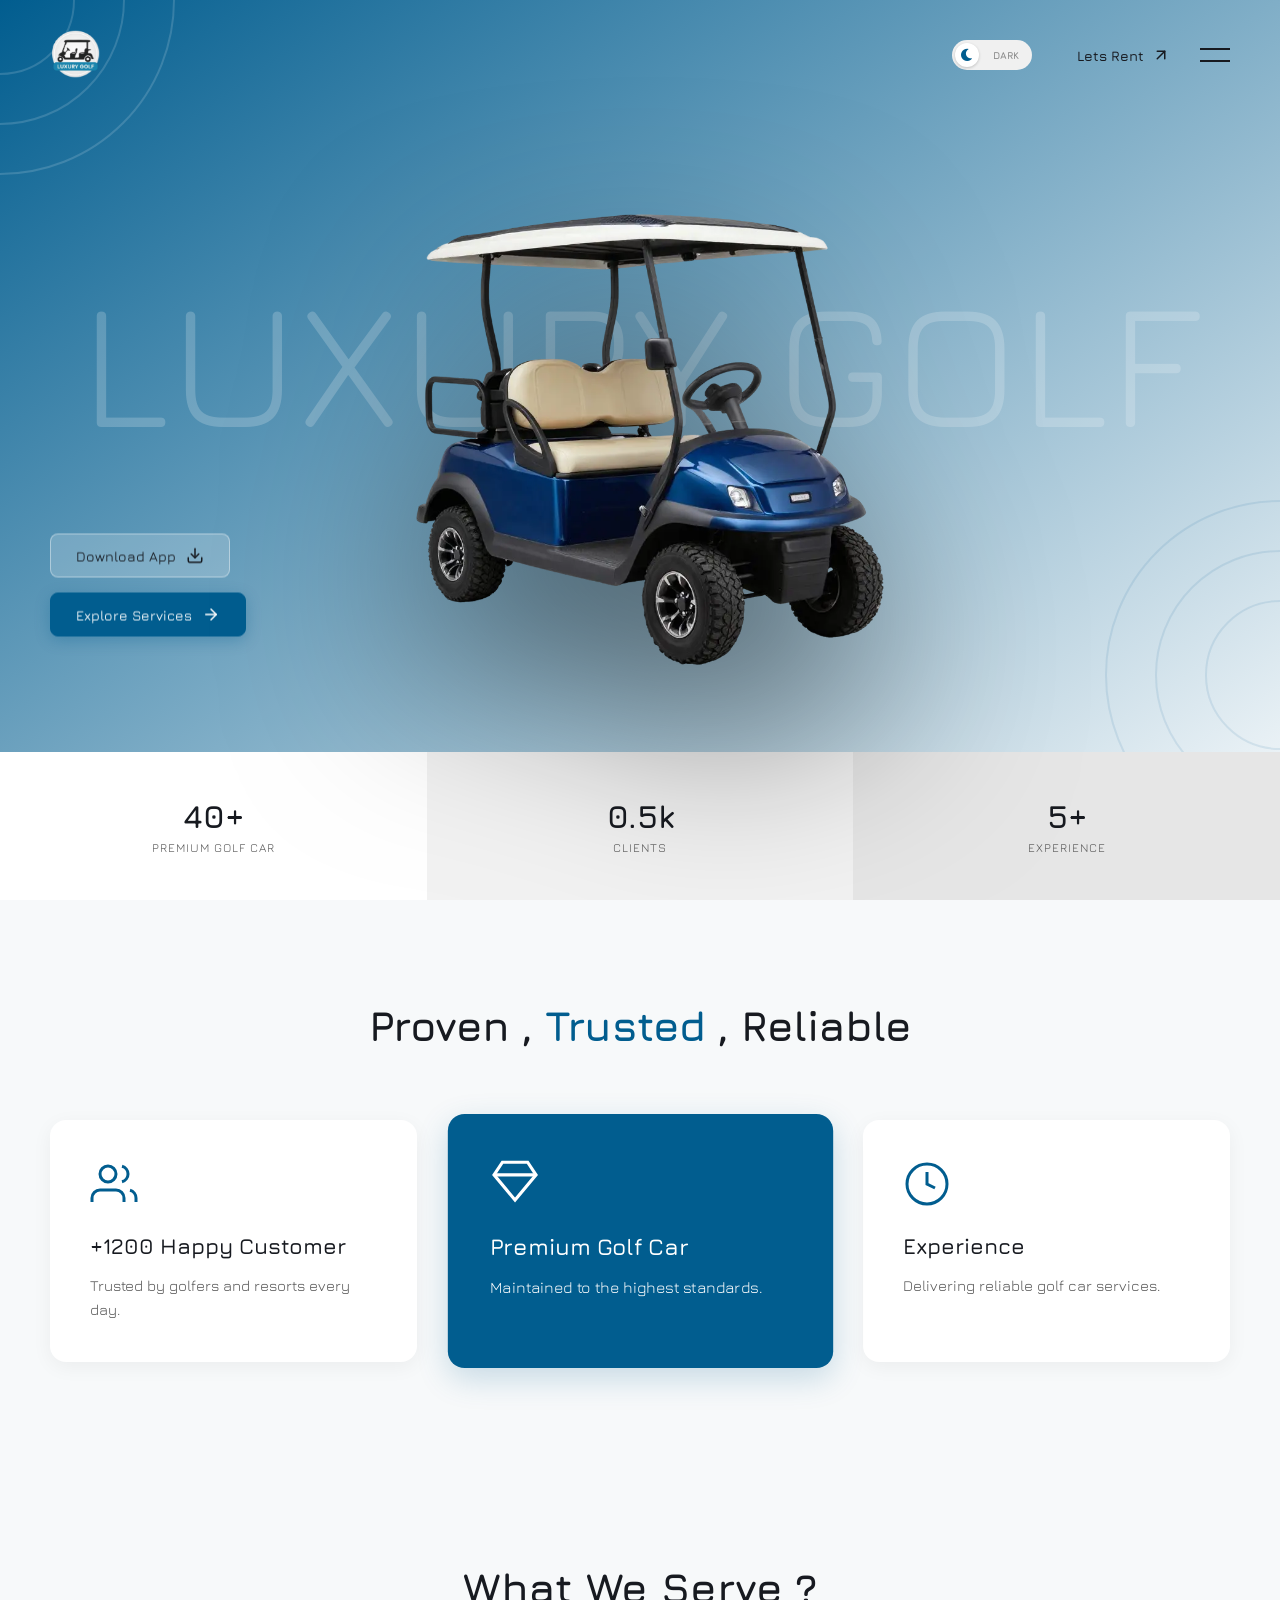
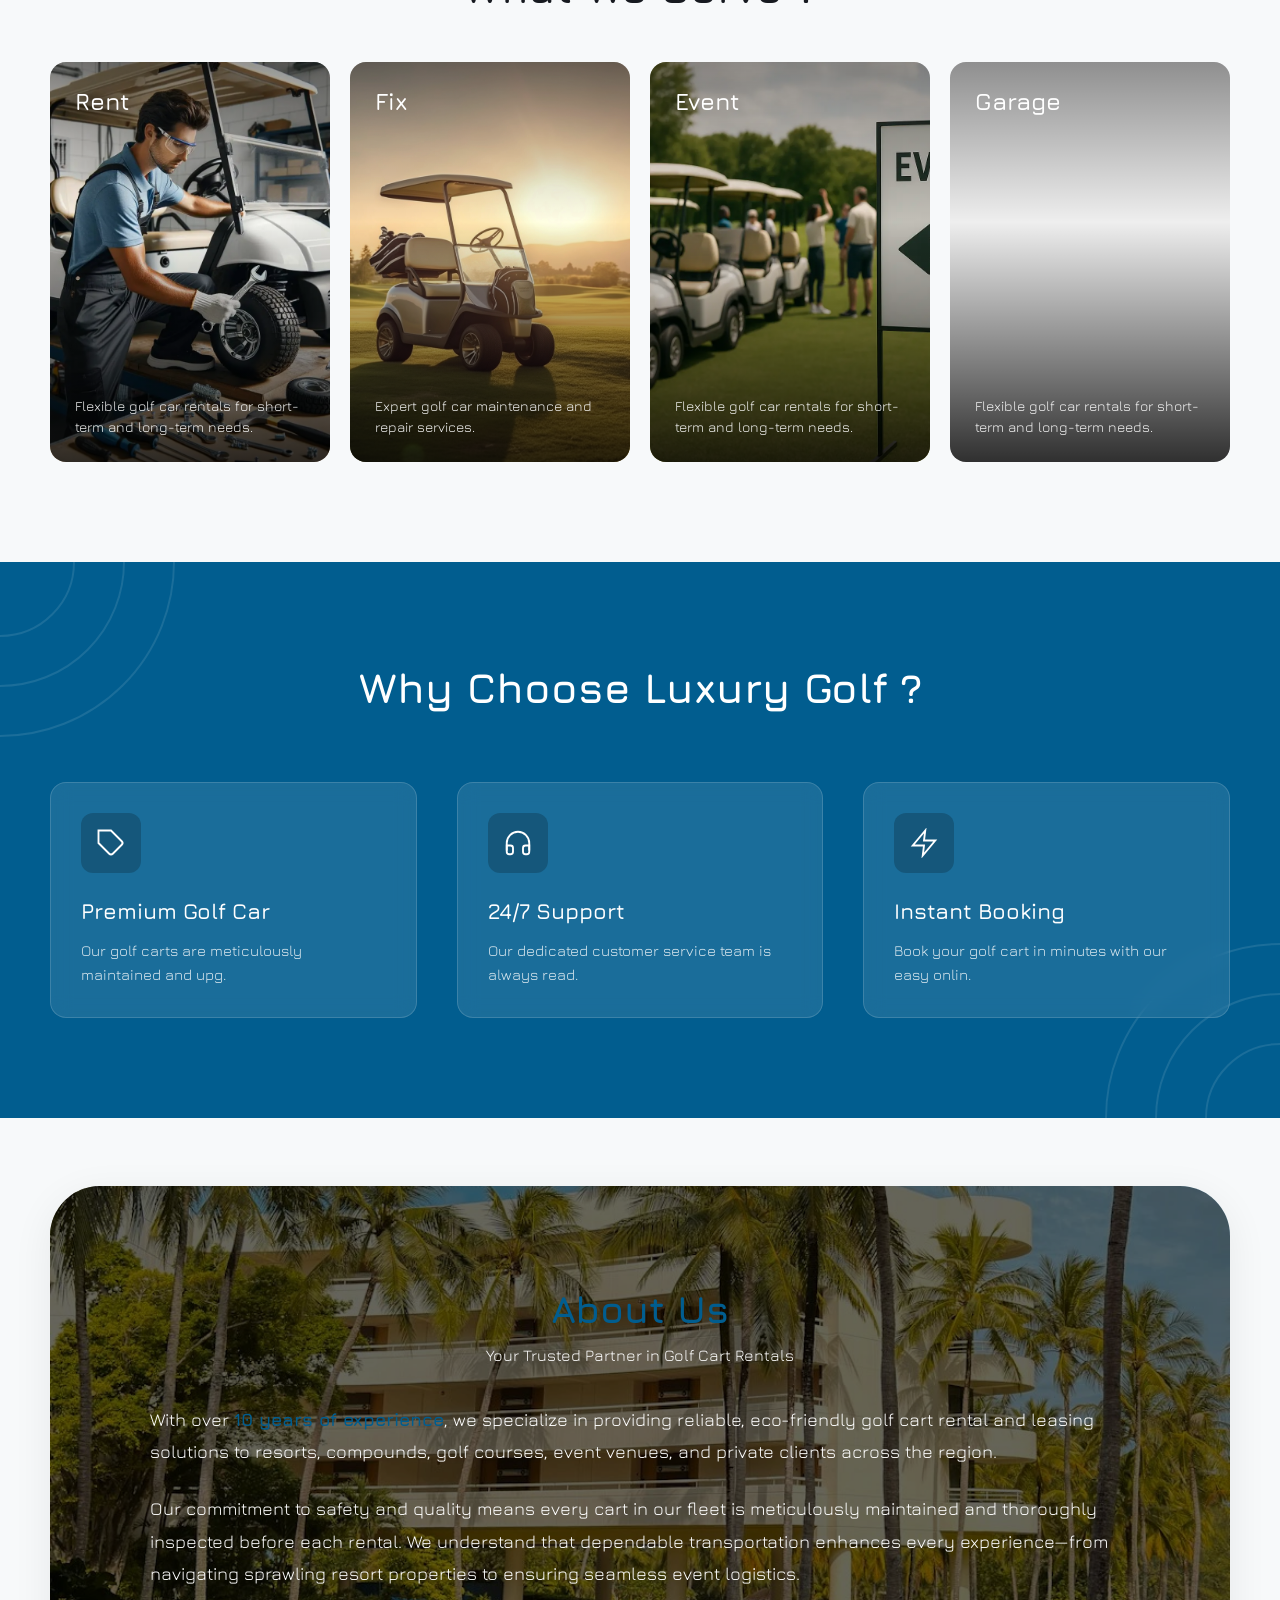
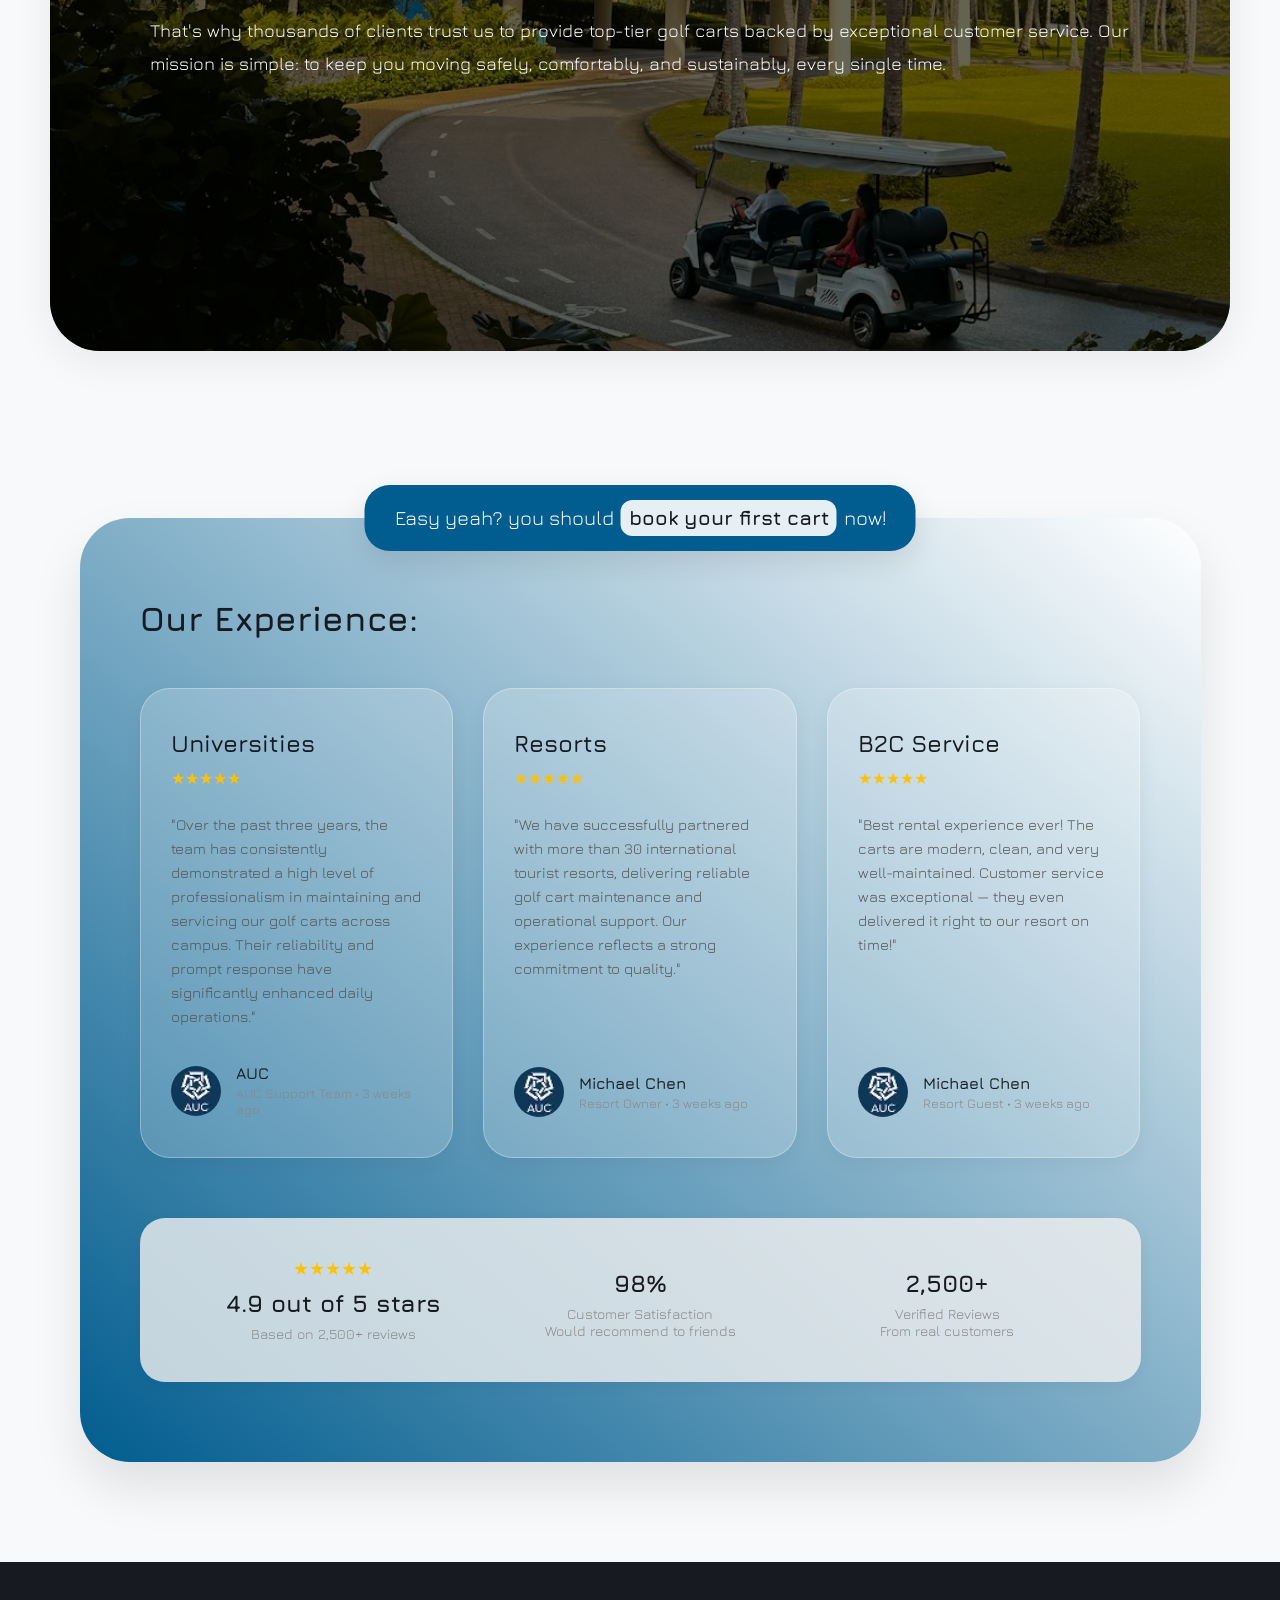
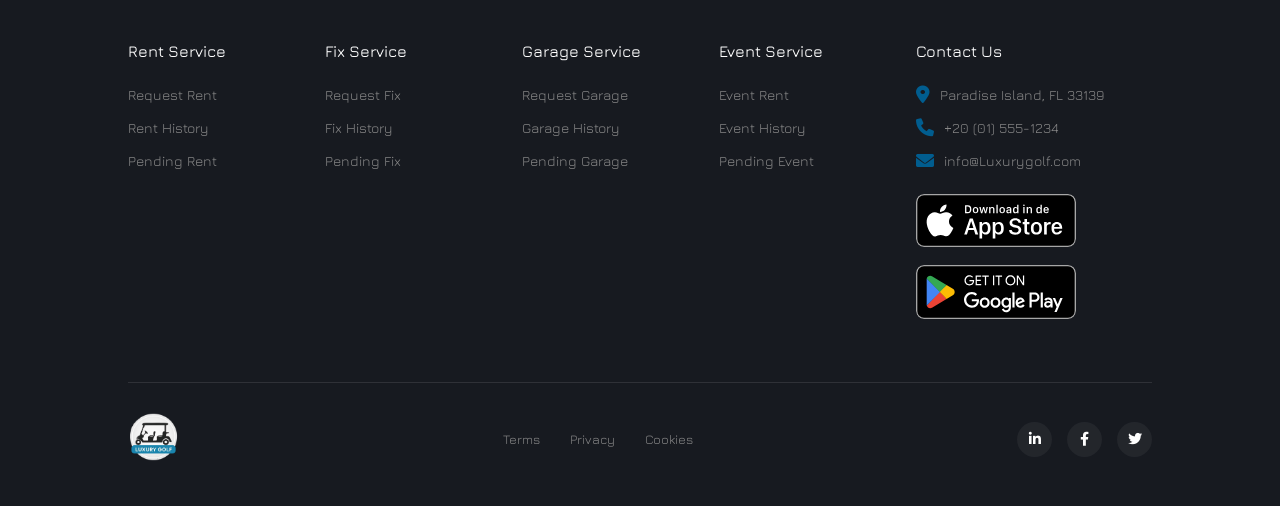
==== commit 844556f7: "Luxury Golf" ====
--- a/index.html
+++ b/index.html
@@ -3,1438 +3,60 @@
 <head>
     <meta charset="UTF-8">
     <meta name="viewport" content="width=device-width, initial-scale=1.0">
-    <title>SPREE | Minimal Experience</title>
-    <link href="https://fonts.cdnfonts.com/css/tesla-font" rel="stylesheet">
-    <style>
-        @import url('https://fonts.googleapis.com/css2?family=Jura:wght@300;400;500;600;700&display=swap');
-
-        /* Color Variables */
-        :root {
-            --primary-color: #015d8f;
-            --primary-dark: #014a73;
-            --text-dark: #171a20;
-            --text-light: #555;
-            --text-lighter: #888;
-            --bg-light: #f7f7f7;
-            --bg-section: #f7f9fa;
-            --white: #ffffff;
-            --off-white-1: #f2f2f2;
-            --off-white-2: #e6e6e6;
-            --star-color: #ffc107;
-            --footer-bg: #171a20;
-        }
-
-        * {
-            margin: 0;
-            padding: 0;
-            box-sizing: border-box;
-        }
-
-        /* Custom Scrollbar */
-        ::-webkit-scrollbar {
-            width: 10px;
-        }
-
-        ::-webkit-scrollbar-track {
-            background: var(--white);
-        }
-
-        ::-webkit-scrollbar-thumb {
-            background: #9e9e9e;
-            border-radius: 5px;
-        }
-
-        body,
-        html {
-            background-color: var(--bg-light);
-            font-family: 'Jura', sans-serif;
-            overflow-x: hidden;
-        }
-
-        /* Navigation */
-        nav {
-            padding: 30px 50px;
-            width: 100%;
-            position: absolute;
-            top: 0;
-            display: flex;
-            justify-content: space-between;
-            align-items: center;
-        }
-
-        .logo {
-            display: flex;
-            align-items: center;
-            text-decoration: none;
-            position: relative;
-            z-index: 1020;
-        }
-
-        .logo img {
-            height: 50px;
-            width: auto;
-        }
-
-        .nav-right {
-            display: flex;
-            align-items: center;
-            gap: 30px;
-        }
-
-        .btn-rent-nav {
-            text-decoration: none;
-            color: var(--text-dark);
-            font-weight: 600;
-            font-size: 14px;
-            display: flex;
-            align-items: center;
-            gap: 8px;
-            transition: color 0.3s;
-            position: relative;
-            z-index: 1020;
-        }
-
-        .btn-rent-nav svg {
-            width: 18px;
-            height: 18px;
-            transition: transform 0.3s;
-        }
-
-        .btn-rent-nav:hover {
-            color: var(--primary-color);
-        }
-
-        .btn-rent-nav:hover svg {
-            transform: translate(2px, -2px);
-        }
-
-        /* Menu Toggle Icon */
-        .menu-toggle {
-            width: 30px;
-            height: 14px;
-            display: flex;
-            flex-direction: column;
-            justify-content: space-between;
-            align-items: flex-end;
-            cursor: pointer;
-            position: relative;
-            z-index: 1100;
-        }
-
-        .menu-toggle span {
-            display: block;
-            height: 2px;
-            background-color: var(--text-dark);
-            transition: all 0.4s cubic-bezier(0.68, -0.6, 0.32, 1.6);
-            width: 100%;
-        }
-
-        .menu-toggle.active span:nth-child(1) {
-            transform: translateY(6px) rotate(45deg);
-        }
-
-        .menu-toggle.active span:nth-child(2) {
-            transform: translateY(-6px) rotate(-45deg);
-        }
-
-        /* Fullscreen Overlay Menu */
-        .menu-overlay {
-            position: fixed;
-            top: 0;
-            left: 0;
-            width: 100%;
-            height: 100%;
-            background: rgba(255, 255, 255, 0.4);
-            backdrop-filter: blur(15px);
-            -webkit-backdrop-filter: blur(15px);
-            z-index: 1050;
-            display: flex;
-            justify-content: center;
-            align-items: center;
-            opacity: 0;
-            visibility: hidden;
-            transition: all 0.5s ease;
-        }
-
-        .menu-overlay.open {
-            opacity: 1;
-            visibility: visible;
-        }
-
-        .menu-links {
-            list-style: none;
-            text-align: center;
-        }
-
-        .menu-links li {
-            margin: 25px 0;
-            transform: translateY(30px);
-            opacity: 0;
-            transition: all 0.4s ease;
-        }
-
-        .menu-overlay.open .menu-links li {
-            transform: translateY(0);
-            opacity: 1;
-        }
-
-        .menu-links a {
-            font-size: 32px;
-            font-weight: 300;
-            text-decoration: none;
-            color: var(--text-dark);
-            letter-spacing: 2px;
-            transition: color 0.3s;
-        }
-
-        .menu-links a:hover {
-            color: var(--primary-color);
-        }
-
-        /* Hero Animations */
-        .bg-text {
-            opacity: 0;
-            animation: textFadeIn 1.5s ease-out forwards 0.6s;
-        }
-
-        .cart-image-wrapper {
-            opacity: 0;
-            animation: carEntrance 1.5s cubic-bezier(0.22, 1, 0.36, 1) forwards 0.2s;
-        }
-
-        .hero-buttons {
-            opacity: 0;
-            animation: simpleFadeIn 1s ease-out forwards 0.9s;
-        }
-
-        .stats-container {
-            opacity: 0;
-            animation: slideUpFade 1s ease-out forwards 1.2s;
-        }
-
-        @keyframes textFadeIn {
-            from {
-                opacity: 0;
-                filter: blur(15px);
-            }
-            to {
-                opacity: 1;
-                filter: blur(0);
-            }
-        }
-
-        @keyframes carEntrance {
-            from {
-                opacity: 0;
-                transform: scale(0.6) translateY(30px);
-            }
-            to {
-                opacity: 1;
-                transform: scale(1) translateY(0);
-            }
-        }
-
-        @keyframes simpleFadeIn {
-            from {
-                opacity: 0;
-            }
-            to {
-                opacity: 1;
-            }
-        }
-
-        @keyframes slideUpFade {
-            from {
-                opacity: 0;
-                transform: translateY(50px);
-            }
-            to {
-                opacity: 1;
-                transform: translateY(0);
-            }
-        }
-
-        /* Scroll Animation Class */
-        .reveal {
-            opacity: 0;
-            transform: translateY(50px);
-            transition: all 0.8s ease-out;
-        }
-
-        .reveal.active {
-            opacity: 1;
-            transform: translateY(0);
-        }
-
-        /* Hero Decoration */
-        .hero-deco {
-            position: absolute;
-            pointer-events: none;
-            z-index: 0;
-        }
-
-        .hero-deco span {
-            position: absolute;
-            border-radius: 50%;
-            border: 2px solid rgba(255, 255, 255, 0.15);
-        }
-
-        .hero-deco.top-left {
-            top: 0;
-            left: 0;
-        }
-
-        .hero-deco.top-left span {
-            top: 0;
-            left: 0;
-            transform: translate(-50%, -50%);
-        }
-
-        .hero-deco.bottom-right {
-            bottom: 25%;
-            right: 0;
-        }
-
-        .hero-deco.bottom-right span {
-            bottom: 0;
-            right: 0;
-            transform: translate(50%, 50%);
-            border-color: rgba(1, 93, 143, 0.1);
-        }
-
-        .hero-deco span:nth-child(1) {
-            width: 150px;
-            height: 150px;
-        }
-
-        .hero-deco span:nth-child(2) {
-            width: 250px;
-            height: 250px;
-        }
-
-        .hero-deco span:nth-child(3) {
-            width: 350px;
-            height: 350px;
-        }
-
-        /* Hero Section */
-        .hero-section {
-            height: 100vh;
-            display: flex;
-            align-items: center;
-            justify-content: center;
-            position: relative;
-            background: linear-gradient(to bottom right, var(--primary-color), var(--white));
-            overflow: hidden;
-        }
-
-        .bg-text {
-            position: absolute;
-            top: 40%;
-            left: 50%;
-            transform: translate(-50%, -50%);
-            font-family: 'Jura', sans-serif;
-            font-size: 14vw;
-            color: rgba(255, 255, 255, 0.2);
-            white-space: nowrap;
-            pointer-events: none;
-            z-index: 1;
-        }
-
-        .cart-image-wrapper {
-            width: 40%;
-            z-index: 1000;
-            position: relative;
-            display: flex;
-            justify-content: center;
-        }
-
-        .cart-image-wrapper img {
-            width: 100%;
-            filter: drop-shadow(0 85px 95px rgba(0, 0, 0, 0.5));
-        }
-
-        .hero-buttons {
-            position: absolute;
-            left: 50px;
-            top: 65%;
-            transform: translateY(-50%);
-            display: flex;
-            flex-direction: column;
-            gap: 15px;
-            z-index: 10;
-        }
-
-        .btn-hero {
-            display: flex;
-            align-items: center;
-            gap: 10px;
-            padding: 12px 25px;
-            border-radius: 8px;
-            text-decoration: none;
-            font-size: 14px;
-            font-weight: 500;
-            transition: all 0.3s ease;
-            width: fit-content;
-        }
-
-        .btn-blur {
-            background: rgba(255, 255, 255, 0.2);
-            backdrop-filter: blur(10px);
-            -webkit-backdrop-filter: blur(10px);
-            border: 1px solid rgba(255, 255, 255, 0.4);
-            color: var(--text-dark);
-        }
-
-        .btn-blur:hover {
-            background: rgba(255, 255, 255, 0.4);
-            transform: translateX(5px);
-        }
-
-        .btn-main {
-            background-color: var(--primary-color);
-            color: var(--white);
-            border: 1px solid var(--primary-color);
-            box-shadow: 0 4px 15px rgba(1, 93, 143, 0.3);
-        }
-
-        .btn-main:hover {
-            background-color: var(--primary-dark);
-            transform: translateX(5px);
-            box-shadow: 0 6px 20px rgba(1, 93, 143, 0.4);
-        }
-
-        .stats-container {
-            position: absolute;
-            bottom: 0;
-            left: 0;
-            width: 100%;
-            display: flex;
-            z-index: 20;
-        }
-
-        .stat-card {
-            flex: 1;
-            padding: 45px 50px;
-            text-align: center;
-        }
-
-        .stat-card:nth-child(1) {
-            background-color: var(--white);
-        }
-
-        .stat-card:nth-child(2) {
-            background-color: var(--off-white-1);
-        }
-
-        .stat-card:nth-child(3) {
-            background-color: var(--off-white-2);
-        }
-
-        .stat-card h3 {
-            font-size: 32px;
-            font-weight: 700;
-            color: var(--text-dark);
-            margin-bottom: 5px;
-        }
-
-        .stat-card p {
-            font-size: 12px;
-            text-transform: uppercase;
-            letter-spacing: 1px;
-            color: var(--text-light);
-        }
-
-        /* Features Section */
-        .features-section {
-            padding: 100px 50px;
-            background-color: var(--bg-section);
-            display: flex;
-            flex-direction: column;
-            align-items: center;
-        }
-
-        .features-title {
-            font-size: 42px;
-            font-weight: 700;
-            color: var(--text-dark);
-            margin-bottom: 70px;
-            text-align: center;
-            letter-spacing: -0.5px;
-            white-space: nowrap;
-        }
-
-        .features-title .highlight {
-            color: var(--primary-color);
-        }
-
-        .features-grid {
-            display: grid;
-            grid-template-columns: repeat(3, 1fr);
-            gap: 40px;
-            width: 100%;
-            max-width: 1200px;
-        }
-
-        .feature-card {
-            background-color: var(--white);
-            padding: 40px;
-            border-radius: 16px;
-            display: flex;
-            flex-direction: column;
-            align-items: flex-start;
-            transition: transform 0.3s ease, box-shadow 0.3s ease;
-            box-shadow: 0 5px 20px rgba(0, 0, 0, 0.05);
-        }
-
-        .feature-card:nth-child(2) {
-            background-color: var(--primary-color);
-            transform: scale(1.05);
-            box-shadow: 0 10px 30px rgba(1, 93, 143, 0.2);
-        }
-
-        .feature-card:nth-child(2) h3,
-        .feature-card:nth-child(2) p,
-        .feature-card:nth-child(2) .feature-icon {
-            color: var(--white);
-        }
-
-        .feature-card:nth-child(2):hover {
-            transform: scale(1.05) translateY(-10px);
-        }
-
-        .feature-card:hover {
-            transform: translateY(-10px);
-            box-shadow: 0 20px 40px rgba(0, 0, 0, 0.05);
-        }
-
-        .feature-icon {
-            width: 48px;
-            height: 48px;
-            color: var(--primary-color);
-            margin-bottom: 25px;
-        }
-
-        .feature-card h3 {
-            font-size: 22px;
-            font-weight: 600;
-            color: var(--text-dark);
-            margin-bottom: 15px;
-        }
-
-        .feature-card p {
-            font-size: 15px;
-            line-height: 1.6;
-            color: var(--text-light);
-        }
-
-        /* Serve Section */
-        .serve-section {
-            padding: 100px 50px;
-            background-color: var(--bg-section);
-            display: flex;
-            flex-direction: column;
-            align-items: center;
-        }
-
-        .serve-title {
-            font-size: 42px;
-            font-weight: 700;
-            color: var(--text-dark);
-            margin-bottom: 50px;
-            text-align: center;
-            white-space: nowrap;
-            font-size: clamp(28px, 7vw, 42px);
-        }
-
-        .serve-grid {
-            display: grid;
-            grid-template-columns: repeat(4, 1fr);
-            gap: 20px;
-            width: 100%;
-            max-width: 1400px;
-        }
-
-        .serve-card {
-            position: relative;
-            height: 400px;
-            border-radius: 16px;
-            overflow: hidden;
-            background-color: #eee;
-            background-size: cover;
-            background-position: center;
-            display: flex;
-            flex-direction: column;
-            justify-content: space-between;
-            padding: 25px;
-            transition: transform 0.3s ease, background-color 0.3s ease;
-        }
-
-        .serve-card:hover {
-            transform: translateY(-5px);
-            background-color: var(--primary-color);
-        }
-
-        .serve-overlay {
-            position: absolute;
-            top: 0;
-            left: 0;
-            width: 100%;
-            height: 100%;
-            opacity: 1;
-            transition: opacity 0.3s ease;
-            background: linear-gradient(to bottom, rgba(0, 0, 0, 0.4) 0%, rgba(0, 0, 0, 0) 40%, rgba(0, 0, 0, 0.8) 100%);
-            z-index: 1;
-        }
-
-        .serve-card:hover .serve-overlay {
-            opacity: 0;
-        }
-
-        .serve-card h3 {
-            position: relative;
-            color: rgba(255, 255, 255, 1);
-            z-index: 2;
-            font-size: 24px;
-            font-weight: 600;
-            text-align: left;
-            margin-bottom: 0;
-        }
-
-        .serve-card p {
-            position: relative;
-            z-index: 2;
-            color: rgba(255, 255, 255, 0.95);
-            font-size: 14px;
-            line-height: 1.5;
-            text-align: left;
-        }
-
-        .serve-card:hover h3,
-        .serve-card:hover p {
-            color: var(--white);
-        }
-
-        .serve-dots {
-            display: none;
-            justify-content: center;
-            align-items: center;
-            gap: 15px;
-            margin-top: 30px;
-        }
-
-        .serve-dot {
-            width: 14px;
-            height: 14px;
-            background-color: #d1d5db;
-            border-radius: 50%;
-            cursor: pointer;
-            transition: all 0.3s ease;
-        }
-
-        .serve-dot.active {
-            background-color: var(--primary-color);
-            width: 35px;
-            border-radius: 7px;
-        }
-
-        /* Why Choose Section */
-        .why-choose-section {
-            padding: 100px 50px;
-            background-color: var(--primary-color);
-            display: flex;
-            justify-content: center;
-            align-items: center;
-            position: relative;
-            overflow: hidden;
-        }
-
-        .why-deco {
-            position: absolute;
-            pointer-events: none;
-            z-index: 1;
-        }
-
-        .why-deco span {
-            position: absolute;
-            border-radius: 50%;
-            border: 2px solid rgba(255, 255, 255, 0.1);
-        }
-
-        .why-deco.top-left {
-            top: 0;
-            left: 0;
-        }
-
-        .why-deco.top-left span {
-            top: 0;
-            left: 0;
-            transform: translate(-50%, -50%);
-        }
-
-        .why-deco.bottom-right {
-            bottom: 0;
-            right: 0;
-        }
-
-        .why-deco.bottom-right span {
-            bottom: 0;
-            right: 0;
-            transform: translate(50%, 50%);
-        }
-
-        .why-deco span:nth-child(1) {
-            width: 150px;
-            height: 150px;
-        }
-
-        .why-deco span:nth-child(2) {
-            width: 250px;
-            height: 250px;
-        }
-
-        .why-deco span:nth-child(3) {
-            width: 350px;
-            height: 350px;
-        }
-
-        .why-choose-container {
-            width: 100%;
-            max-width: 1200px;
-            display: flex;
-            flex-direction: column;
-            align-items: center;
-            position: relative;
-            z-index: 2;
-        }
-
-        .why-choose-title {
-            font-size: 42px;
-            font-weight: 700;
-            color: var(--white);
-            margin-bottom: 70px;
-            text-align: center;
-            white-space: nowrap;
-            font-size: clamp(28px, 7vw, 42px);
-        }
-
-        .why-choose-grid {
-            display: grid;
-            grid-template-columns: repeat(3, 1fr);
-            gap: 40px;
-            width: 100%;
-        }
-
-        .why-choose-card {
-            background-color: rgba(255, 255, 255, 0.1);
-            backdrop-filter: blur(10px);
-            -webkit-backdrop-filter: blur(10px);
-            padding: 30px;
-            border-radius: 16px;
-            display: flex;
-            flex-direction: column;
-            align-items: flex-start;
-            border: 1px solid rgba(255, 255, 255, 0.15);
-            transition: transform 0.3s ease;
-        }
-
-        .why-choose-card:hover {
-            transform: translateY(-10px);
-            background-color: rgba(255, 255, 255, 0.15);
-        }
-
-        .why-icon-box {
-            width: 60px;
-            height: 60px;
-            background-color: rgba(0, 0, 0, 0.2);
-            border-radius: 12px;
-            display: flex;
-            justify-content: center;
-            align-items: center;
-            margin-bottom: 25px;
-        }
-
-        .why-icon-box svg {
-            width: 30px;
-            height: 30px;
-            color: var(--white);
-        }
-
-        .why-choose-card h3 {
-            font-size: 22px;
-            font-weight: 600;
-            color: var(--white);
-            margin-bottom: 15px;
-        }
-
-        .why-choose-card p {
-            font-size: 15px;
-            line-height: 1.6;
-            color: rgba(255, 255, 255, 0.85);
-        }
-
-        /* About Us Section */
-        .about-section {
-            padding: 50px;
-            height: 100vh;
-            display: flex;
-            align-items: center;
-            justify-content: center;
-            background-color: var(--bg-section);
-        }
-
-        .about-container {
-            position: relative;
-            width: 100%;
-            max-width: 1200px;
-            height: 100%;
-            max-height: 85vh;
-            display: flex;
-            flex-direction: column;
-            justify-content: flex-start;
-            align-items: center;
-            padding: 100px 100px;
-            border-radius: 50px;
-            box-shadow: 0 10px 40px rgba(0, 0, 0, 0.07);
-            overflow: hidden;
-            background-image: url('./images/about.jpg');
-            background-size: cover;
-            background-position: center;
-        }
-
-        .about-container::before {
-            content: '';
-            position: absolute;
-            top: 0;
-            left: 0;
-            width: 100%;
-            height: 100%;
-            background-color: rgba(47, 47, 47, 0.93);
-            z-index: 1;
-        }
-
-        .about-title {
-            position: relative;
-            z-index: 2;
-            text-align: center;
-            font-size: 38px;
-            white-space: nowrap;
-            font-weight: 700;
-            color: var(--primary-color);
-            margin-bottom: 15px;
-        }
-
-        .about-subtitle {
-            position: relative;
-            z-index: 2;
-            text-align: center;
-            font-size: 16px;
-            color: var(--white);
-            margin-bottom: 40px;
-            max-width: 600px;
-            margin-left: auto;
-            margin-right: auto;
-        }
-
-        .about-content {
-            position: relative;
-            z-index: 2;
-            display: flex;
-            flex-direction: column;
-            gap: 25px;
-            text-align: left;
-            width: 100%;
-        }
-
-        .about-content p {
-            font-size: 18px;
-            line-height: 1.8;
-            color: var(--white);
-        }
-
-        .about-content p span {
-            color: var(--primary-color);
-            font-weight: 700;
-        }
-
-        /* Testimonials Section */
-        .testimonials-section {
-            padding: 100px 50px;
-            background-color: var(--bg-section);
-            display: flex;
-            justify-content: center;
-            align-items: center;
-        }
-
-        .testimonials-container {
-            width: 95%;
-            max-width: 1300px;
-            background: linear-gradient(to top right, var(--primary-color), var(--white));
-            border-radius: 50px;
-            padding: 80px 60px;
-            position: relative;
-            box-shadow: 0 25px 50px rgba(0, 0, 0, 0.1);
-        }
-
-        .top-banner {
-            background-color: var(--primary-color);
-            color: var(--white);
-            border-radius: 25px;
-            font-size: 20px;
-            font-weight: 400;
-            box-shadow: 0 10px 30px rgba(0, 0, 0, 0.1);
-            position: absolute;
-            top: 0;
-            left: 50%;
-            transform: translate(-50%, -50%);
-            z-index: 10;
-            padding: 15px 30px;
-            white-space: normal;
-            text-align: center;
-            width: auto;
-            min-width: 300px;
-            max-width: 80%;
-            line-height: 1.6;
-        }
-
-        .top-banner span {
-            color: #171a20;
-            font-weight: 700;
-            background-color: rgba(255, 255, 255, 0.9);
-            padding: 2px 8px;
-            border-radius: 12px;
-            display: inline-block;
-            margin: 0 2px;
-        }
-
-        .section-title {
-            color: var(--text-dark);
-            font-size: 34px;
-            margin-bottom: 50px;
-            font-weight: 700;
-            white-space: nowrap;
-        }
-
-        .cards-grid {
-            display: grid;
-            grid-template-columns: repeat(3, 1fr);
-            gap: 30px;
-            margin-bottom: 60px;
-        }
-
-        .card {
-            background-color: rgba(255, 255, 255, 0.2);
-            backdrop-filter: blur(5px);
-            border: 1px solid rgba(255, 255, 255, 0.3);
-            border-radius: 30px;
-            padding: 40px 30px;
-            display: flex;
-            flex-direction: column;
-            box-shadow: 0 5px 20px rgba(0, 0, 0, 0.05);
-            transition: all 0.3s ease;
-        }
-
-        .card:hover {
-            transform: translateY(-5px);
-            box-shadow: 0 10px 30px rgba(0, 0, 0, 0.1);
-        }
-
-        .card-title {
-            color: var(--text-dark);
-            font-size: 24px;
-            margin: 0 0 12px 0;
-            font-weight: 600;
-        }
-
-        .stars {
-            color: var(--star-color);
-            font-size: 16px;
-            margin-bottom: 25px;
-        }
-
-        .testimonial-text {
-            color: var(--text-light);
-            font-size: 15px;
-            line-height: 1.6;
-            margin-bottom: 35px;
-        }
-
-        .user-block {
-            display: flex;
-            align-items: center;
-            gap: 15px;
-            margin-top: auto;
-        }
-
-        .user-img {
-            width: 50px;
-            height: 50px;
-            border-radius: 50%;
-            object-fit: cover;
-        }
-
-        .user-info h4 {
-            color: #333;
-            margin: 0;
-            font-size: 16px;
-            font-weight: 600;
-        }
-
-        .user-info p {
-            color: #777;
-            margin: 3px 0 0 0;
-            font-size: 13px;
-        }
-
-        .trust-bar {
-            background: rgba(240, 240, 240, 0.8);
-            border-radius: 25px;
-            padding: 40px;
-            display: grid;
-            grid-template-columns: 1fr 1fr 1fr;
-            align-items: center;
-            text-align: center;
-            box-shadow: 0 3px 15px rgba(0, 0, 0, 0.05);
-        }
-
-        .stat-group h3 {
-            color: var(--text-dark);
-            font-size: 24px;
-            margin: 8px 0;
-            font-weight: 700;
-        }
-
-        .stat-group p {
-            color: var(--text-lighter);
-            font-size: 14px;
-            margin: 0;
-        }
-
-        .big-stars {
-            color: var(--star-color);
-            justify-content: center;
-            margin-bottom: 10px;
-            font-size: 18px;
-        }
-
-        /* Footer */
-        footer {
-            background-color: var(--footer-bg);
-            padding: 80px 10% 40px;
-        }
-
-        .footer-content {
-            display: grid;
-            grid-template-columns: repeat(4, 1fr) 1.5fr;
-            gap: 40px;
-            margin-bottom: 60px;
-        }
-
-        .footer-column h3 {
-            font-size: 16px;
-            font-weight: 500;
-            margin-bottom: 25px;
-            color: var(--white);
-        }
-
-        .footer-column ul {
-            list-style: none;
-        }
-
-        .footer-column ul li {
-            margin-bottom: 15px;
-        }
-
-        .footer-column ul li a {
-            text-decoration: none;
-            color: var(--text-lighter);
-            font-size: 14px;
-            transition: color 0.3s;
-        }
-
-        .footer-column ul li a:hover {
-            color: var(--primary-color);
-        }
-
-        .contact-info p {
-            font-size: 14px;
-            color: var(--text-lighter);
-            margin-bottom: 15px;
-            display: flex;
-            align-items: center;
-            gap: 10px;
-        }
-
-        .contact-info i {
-            color: var(--primary-color);
-            font-size: 18px;
-        }
-
-        .download-buttons {
-            margin-top: 25px;
-            display: flex;
-            flex-direction: column;
-            gap: 15px;
-        }
-
-        .store-btn img {
-            width: 160px;
-            height: auto;
-            border-radius: 8px;
-            transition: transform 0.3s;
-        }
-
-        .store-btn:hover img {
-            transform: translateY(-3px);
-        }
-
-        .footer-bottom-line {
-            border-top: 1px solid rgba(255, 255, 255, 0.1);
-            padding-top: 30px;
-            display: flex;
-            justify-content: space-between;
-            align-items: center;
-        }
-
-        .footer-logo img {
-            height: 50px;
-        }
-
-        .legal-links {
-            display: flex;
-            gap: 30px;
-        }
-
-        .legal-links a {
-            color: var(--text-lighter);
-            text-decoration: none;
-            font-size: 13px;
-        }
-
-        .social-icons {
-            display: flex;
-            gap: 15px;
-        }
-
-        .social-icons a {
-            width: 35px;
-            height: 35px;
-            background: rgba(255, 255, 255, 0.05);
-            border-radius: 50%;
-            display: flex;
-            justify-content: center;
-            align-items: center;
-            color: var(--white);
-            text-decoration: none;
-            font-size: 14px;
-            transition: background 0.3s;
-        }
-
-        .social-icons a:hover {
-            background: var(--primary-color);
-        }
-
-        /* Responsive Design */
-        @media (max-width: 1100px) {
-            .cards-grid {
-                grid-template-columns: 1fr 1fr;
-            }
-
-            .top-banner {
-                font-size: 18px;
-                min-width: 280px;
-                padding: 15px 25px;
-            }
-        }
-
-        @media (max-width: 1024px) {
-            .hero-section {
-                flex-direction: column;
-                justify-content: space-evenly;
-                padding-top: 80px;
-                padding-bottom: 100px;
-            }
-
-            .bg-text {
-                position: static;
-                transform: none;
-                order: 0;
-                font-size: 12vw;
-                margin-bottom: 0;
-            }
-
-            .cart-image-wrapper {
-                width: 70%;
-                order: 1;
-                margin-bottom: 0;
-            }
-
-            .hero-buttons {
-                position: relative;
-                left: auto;
-                top: auto;
-                transform: none;
-                flex-direction: row;
-                justify-content: center;
-                width: 100%;
-                order: 2;
-                gap: 15px;
-            }
-
-            .btn-hero {
-                padding: 14px 28px;
-                font-size: 15px;
-            }
-
-            .features-grid {
-                grid-template-columns: 1fr;
-                gap: 25px;
-            }
-
-            .features-section {
-                padding: 60px 25px;
-            }
-
-            .features-title {
-                font-size: clamp(26px, 6vw, 32px);
-                margin-bottom: 40px;
-            }
-
-            .serve-grid {
-                grid-template-columns: repeat(2, 1fr);
-            }
-
-            .why-choose-grid {
-                grid-template-columns: 1fr;
-                gap: 25px;
-            }
-
-            .why-choose-section {
-                padding: 80px 30px;
-            }
-
-            .about-section {
-                height: auto;
-                min-height: 100vh;
-                padding: 80px 25px;
-            }
-
-            .about-content {
-                grid-template-columns: 1fr;
-                gap: 25px;
-            }
-
-            .about-container {
-                padding: 40px;
-                height: auto;
-                max-height: none;
-                border-radius: 40px;
-            }
-
-            .about-title {
-                font-size: clamp(28px, 5vw, 32px);
-            }
-        }
-
-        @media (max-width: 992px) {
-            .footer-content {
-                grid-template-columns: repeat(2, 1fr);
-            }
-
-            .testimonials-container {
-                padding: 60px 40px;
-            }
-        }
-
-        @media (max-width: 768px) {
-            nav {
-                padding: 25px;
-            }
-
-            .hero-section {
-                padding-top: 60px;
-            }
-
-            .cart-image-wrapper {
-                width: 85%;
-                max-width: 90%;
-            }
-
-            .bg-text {
-                font-size: 13vw;
-            }
-
-            .menu-links a {
-                font-size: 24px;
-            }
-
-            .stats-container {
-                width: 100%;
-            }
-
-            .stat-card {
-                flex: 1;
-                padding: 30px 15px;
-                min-width: auto;
-            }
-
-            .stat-card h3 {
-                font-size: 28px;
-            }
-
-            .stat-card p {
-                font-size: 12px;
-            }
-
-            .hero-buttons {
-                margin-bottom: 0;
-                flex-wrap: nowrap;
-                margin-bottom: 20px;
-            }
-
-            .btn-hero {
-                white-space: nowrap;
-                font-size: 13px;
-                padding: 12px 15px;
-            }
-
-            .btn-blur:hover,
-            .btn-main:hover {
-                transform: translateY(-3px);
-            }
-
-            .serve-grid {
-                display: flex;
-                overflow-x: auto;
-                scroll-snap-type: x mandatory;
-                gap: 20px;
-                scrollbar-width: none;
-            }
-
-            .serve-grid::-webkit-scrollbar {
-                display: none;
-            }
-
-            .serve-card {
-                min-width: 100%;
-                scroll-snap-align: center;
-            }
-
-            .serve-dots {
-                display: flex;
-            }
-
-            .about-container {
-                padding: 30px 25px;
-                border-radius: 30px;
-            }
-
-            .about-content p {
-                font-size: 16px;
-            }
-
-            .why-choose-section {
-                padding: 60px 20px;
-            }
-
-            .why-choose-card {
-                padding: 25px;
-            }
-
-            .why-choose-title {
-                font-size: clamp(22px, 6.5vw, 28px);
-            }
-
-            .testimonials-section {
-                padding: 60px 20px;
-            }
-
-            .testimonials-container {
-                padding: 50px 25px;
-                border-radius: 40px;
-            }
-
-            .cards-grid {
-                grid-template-columns: 1fr;
-            }
-
-            .trust-bar {
-                grid-template-columns: 1fr;
-                gap: 20px;
-            }
-
-            .top-banner {
-                width: 90%;
-                min-width: auto;
-                font-size: 16px;
-                padding: 15px 20px;
-                line-height: 1.4;
-            }
-
-            .section-title {
-                font-size: 28px;
-                white-space: nowrap;
-            }
-        }
-
-        @media (max-width: 600px) {
-            .serve-grid {
-                grid-template-columns: 1fr;
-            }
-
-            .serve-card {
-                height: 400px;
-            }
-
-            .footer-content {
-                grid-template-columns: 1fr;
-            }
-
-            .footer-bottom-line {
-                flex-direction: column;
-                gap: 20px;
-                text-align: center;
-            }
-
-            .footer-logo img {
-                height: 40px;
-            }
-
-            .testimonials-container {
-                padding: 40px 20px;
-                border-radius: 30px;
-            }
-
-            .card {
-                padding: 30px 20px;
-            }
-
-            .top-banner {
-                font-size: 15px;
-                padding: 12px 15px;
-            }
-
-            .section-title {
-                font-size: 24px;
-            }
-        }
-    </style>
+    <title>Luxury Golf | Luxury Golf Cart Rental & Services</title>
+
+    <meta name="title" content="Luxury Golf">
+    <meta name="description" content="Rent premium golf carts with SPREE. Over 10 years of experience serving resorts, compounds, and events. Download our app for easy booking.">
+    <meta name="keywords" content="golf cart rental, luxury golf carts, event golf carts, resort transportation, golf cart service, SPREE">
+    <meta name="author" content="Luxury Golf">
+    <meta name="robots" content="index, follow">
+    <meta property="og:type" content="website">
+    <meta property="og:url" content="https://www.spree.com/">
+    <meta property="og:title" content="Luxury Golf | Luxury Golf Cart Rental & Services">
+    <meta property="og:description" content="Rent premium golf carts with SPREE. Over 10 years of experience serving resorts, compounds, and events. Download our app for easy booking.">
+    <meta property="og:image" content="images/og-image.jpg">
+    <meta property="og:image:width" content="1200">
+    <meta property="og:image:height" content="630">
+    <meta property="og:site_name" content="Luxury Golf">
+    <meta property="twitter:card" content="summary_large_image">
+    <meta property="twitter:url" content="https://www.spree.com/">
+    <meta property="twitter:title" content="Luxury Golf | Luxury Golf Cart Rental & Services">
+    <meta property="twitter:description" content="Rent premium golf carts with SPREE. Over 10 years of experience serving resorts, compounds, and events. Download our app for easy booking.">
+    <meta property="twitter:image" content="images/og-image.jpg">
+    <link rel="icon" type="image/png" href="images/logo.webp">
     <link rel="stylesheet" href="https://cdnjs.cloudflare.com/ajax/libs/font-awesome/6.0.0/css/all.min.css">
+    <link rel="stylesheet" href="https://fonts.googleapis.com/css2?family=Jura:wght@300;400;500;600;700&display=swap">
+
+    <link rel="stylesheet" href="css/style.css">
+
 </head>
 <body>
-    <!-- Navigation -->
+    <div id="toast" class="toast-notification">App will be available soon!</div>
+
     <nav>
-        <a href="#" class="logo">
-            <img src="images/logo.png" alt="Logo" loading="lazy">
+        <a href="/" class="logo" aria-label="Homepage" id="homeLink">
+            <img src="images/logo.webp" alt="Luxury Golf Logo" loading="lazy">
         </a>
         <div class="nav-right">
-            <a href="#" class="btn-rent-nav">
+            
+            <div class="theme-switch-wrapper" id="themeToggleDesktop">
+                <label class="theme-switch" for="theme-checkbox-desktop">
+                    <input type="checkbox" id="theme-checkbox-desktop" />
+                    <div class="slider">
+                        <div class="circle"><i class="fa-solid fa-moon"></i></div>
+                        <span class="switch-label">Dark</span>
+                    </div>
+                </label>
+            </div>
+
+            <a href="dwn.html" target="_blank" class="btn-rent-nav" id="navRentLink">
                 Lets Rent
                 <svg viewBox="0 0 24 24" fill="none" stroke="currentColor" stroke-width="2" stroke-linecap="round" stroke-linejoin="round">
                     <line x1="7" y1="17" x2="17" y2="7"></line>
                     <polyline points="7 7 17 7 17 17"></polyline>
                 </svg>
             </a>
+
             <div class="menu-toggle" id="menuToggle">
                 <span></span>
                 <span></span>
@@ -1442,19 +64,27 @@
         </div>
     </nav>
 
-    <!-- Overlay Menu -->
     <div class="menu-overlay" id="menuOverlay">
         <ul class="menu-links">
-            <li style="transition-delay: 0.1s;"><a href="#">Home</a></li>
-            <li style="transition-delay: 0.2s;"><a href="#">Services</a></li>
-            <li style="transition-delay: 0.3s;"><a href="#">Why Us?</a></li>
-            <li style="transition-delay: 0.4s;"><a href="#">About Us</a></li>
-            <li style="transition-delay: 0.5s;"><a href="#">Contact</a></li>
+            <li style="transition-delay: 0.1s;"><a href="#home">Home</a></li>
+            <li style="transition-delay: 0.2s;"><a href="#services">Services</a></li>
+            <li style="transition-delay: 0.3s;"><a href="#why-us">Why Us?</a></li>
+            <li style="transition-delay: 0.4s;"><a href="#about-us">About Us</a></li>
+            <li style="transition-delay: 0.5s;"><a href="#contact">Contact</a></li>
+            
+            <div class="theme-switch-wrapper mobile" id="themeToggleMobile">
+                <label class="theme-switch" for="theme-checkbox-mobile">
+                    <input type="checkbox" id="theme-checkbox-mobile" />
+                    <div class="slider">
+                        <div class="circle"><i class="fa-solid fa-moon"></i></div>
+                        <span class="switch-label">Dark</span>
+                    </div>
+                </label>
+            </div>
         </ul>
     </div>
 
-    <!-- Hero Section -->
-    <section class="hero-section">
+    <section class="hero-section" id="home">
         <div class="hero-deco top-left">
             <span></span><span></span><span></span>
         </div>
@@ -1463,7 +93,7 @@
         </div>
         <div class="bg-text">LUXURY GOLF</div>
         <div class="hero-buttons">
-            <a href="#" class="btn-hero btn-blur">
+            <a href="#" class="btn-hero btn-blur" id="downloadAppBtn">
                 Download App
                 <svg width="18" height="18" viewBox="0 0 24 24" fill="none" stroke="currentColor" stroke-width="2" stroke-linecap="round" stroke-linejoin="round">
                     <path d="M21 15v4a2 2 0 0 1-2 2H5a2 2 0 0 1-2-2v-4"></path>
@@ -1471,7 +101,7 @@
                     <line x1="12" y1="15" x2="12" y2="3"></line>
                 </svg>
             </a>
-            <a href="#" class="btn-hero btn-main">
+            <a href="#services" class="btn-hero btn-main" id="exploreServicesBtn">
                 Explore Services
                 <svg width="18" height="18" viewBox="0 0 24 24" fill="none" stroke="currentColor" stroke-width="2" stroke-linecap="round" stroke-linejoin="round">
                     <line x1="5" y1="12" x2="19" y2="12"></line>
@@ -1480,7 +110,7 @@
             </a>
         </div>
         <div class="cart-image-wrapper">
-            <img src="images/freepik__professional-studio-photography-of-a-modern-electr__40355.png" alt="Golf Cart" loading="lazy">
+            <img src="images/hero-image.webp" alt="Luxury Golf Cart" loading="lazy">
         </div>
         <div class="stats-container">
             <div class="stat-card">
@@ -1498,7 +128,6 @@
         </div>
     </section>
 
-    <!-- Features Section -->
     <section class="features-section">
         <h2 class="features-title reveal">Proven , <span class="highlight">Trusted</span> , Reliable</h2>
         <div class="features-grid reveal">
@@ -1531,26 +160,25 @@
         </div>
     </section>
 
-    <!-- Serve Section -->
-    <section class="serve-section">
+    <section class="serve-section" id="services">
         <h2 class="serve-title reveal">What We Serve ?</h2>
         <div class="serve-grid reveal">
-            <div class="serve-card" style="background-image: url('images/fix.jpg');">
+            <div class="serve-card" style="background-image: url('images/fix.webp');">
                 <div class="serve-overlay"></div>
                 <h3>Rent</h3>
                 <p>Flexible golf car rentals for short-term and long-term needs.</p>
             </div>
-            <div class="serve-card" style="background-image: url('images/rent.jpg');">
+            <div class="serve-card" style="background-image: url('images/rent.webp');">
                 <div class="serve-overlay"></div>
                 <h3>Fix</h3>
                 <p>Expert golf car maintenance and repair services.</p>
             </div>
-            <div class="serve-card" style="background-image: url('images/event.png');">
+            <div class="serve-card" style="background-image: url('images/event.webp');">
                 <div class="serve-overlay"></div>
                 <h3>Event</h3>
                 <p>Flexible golf car rentals for short-term and long-term needs.</p>
             </div>
-            <div class="serve-card" style="background-image: url('images/garage.jpg');">
+            <div class="serve-card" style="background-image: url('images/garage.webp');">
                 <div class="serve-overlay"></div>
                 <h3>Garage</h3>
                 <p>Flexible golf car rentals for short-term and long-term needs.</p>
@@ -1564,8 +192,7 @@
         </div>
     </section>
 
-    <!-- Why Choose Section -->
-    <section class="why-choose-section">
+    <section class="why-choose-section" id="why-us">
         <div class="why-deco top-left">
             <span></span><span></span><span></span>
         </div>
@@ -1608,8 +235,7 @@
         </div>
     </section>
 
-    <!-- About Us Section -->
-    <section class="about-section">
+    <section class="about-section" id="about-us">
         <div class="about-container reveal">
             <h2 class="about-title reveal">About Us</h2>
             <p class="about-subtitle reveal">Your Trusted Partner in Golf Cart Rentals</p>
@@ -1621,7 +247,6 @@
         </div>
     </section>
 
-    <!-- Testimonials Section -->
     <section class="testimonials-section">
         <div class="testimonials-container reveal">
             <div class="top-banner">
@@ -1634,7 +259,7 @@
                     <div class="stars">★★★★★</div>
                     <p class="testimonial-text">"Over the past three years, the team has consistently demonstrated a high level of professionalism in maintaining and servicing our golf carts across campus. Their reliability and prompt response have significantly enhanced daily operations."</p>
                     <div class="user-block">
-                        <img src="images/AUC.png" class="user-img" alt="AUC" loading="lazy">
+                        <img src="images/AUC.webp" class="user-img" alt="AUC" loading="lazy">
                         <div class="user-info">
                             <h4>AUC</h4>
                             <p>AUC Support Team • 3 weeks ago</p>
@@ -1646,7 +271,7 @@
                     <div class="stars">★★★★★</div>
                     <p class="testimonial-text">"We have successfully partnered with more than 30 international tourist resorts, delivering reliable golf cart maintenance and operational support. Our experience reflects a strong commitment to quality."</p>
                     <div class="user-block">
-                        <img src="images/AUC.png" class="user-img" alt="Michael" loading="lazy">
+                        <img src="images/AUC.webp" class="user-img" alt="Michael" loading="lazy">
                         <div class="user-info">
                             <h4>Michael Chen</h4>
                             <p>Resort Owner • 3 weeks ago</p>
@@ -1658,7 +283,7 @@
                     <div class="stars">★★★★★</div>
                     <p class="testimonial-text">"Best rental experience ever! The carts are modern, clean, and very well-maintained. Customer service was exceptional — they even delivered it right to our resort on time!"</p>
                     <div class="user-block">
-                        <img src="images/AUC.png" class="user-img" alt="Michael" loading="lazy">
+                        <img src="images/AUC.webp" class="user-img" alt="Michael" loading="lazy">
                         <div class="user-info">
                             <h4>Michael Chen</h4>
                             <p>Resort Guest • 3 weeks ago</p>
@@ -1686,39 +311,38 @@
         </div>
     </section>
 
-    <!-- Footer -->
     <footer>
-        <div class="footer-content">
+        <div class="footer-content" id="contact">
             <div class="footer-column">
                 <h3>Rent Service</h3>
                 <ul>
-                    <li><a href="#">Request Rent</a></li>
-                    <li><a href="#">Rent History</a></li>
-                    <li><a href="#">Pending Rent</a></li>
+                    <li><a href="#services">Request Rent</a></li>
+                    <li><a href="#services">Rent History</a></li>
+                    <li><a href="#services">Pending Rent</a></li>
                 </ul>
             </div>
             <div class="footer-column">
                 <h3>Fix Service</h3>
                 <ul>
-                    <li><a href="#">Request Fix</a></li>
-                    <li><a href="#">Fix History</a></li>
-                    <li><a href="#">Pending Fix</a></li>
+                    <li><a href="#services">Request Fix</a></li>
+                    <li><a href="#services">Fix History</a></li>
+                    <li><a href="#services">Pending Fix</a></li>
                 </ul>
             </div>
             <div class="footer-column">
                 <h3>Garage Service</h3>
                 <ul>
-                    <li><a href="#">Request Garage</a></li>
-                    <li><a href="#">Garage History</a></li>
-                    <li><a href="#">Pending Garage</a></li>
+                    <li><a href="#services">Request Garage</a></li>
+                    <li><a href="#services">Garage History</a></li>
+                    <li><a href="#services">Pending Garage</a></li>
                 </ul>
             </div>
             <div class="footer-column">
                 <h3>Event Service</h3>
                 <ul>
-                    <li><a href="#">Event Rent</a></li>
-                    <li><a href="#">Event History</a></li>
-                    <li><a href="#">Pending Event</a></li>
+                    <li><a href="#services">Event Rent</a></li>
+                    <li><a href="#services">Event History</a></li>
+                    <li><a href="#services">Pending Event</a></li>
                 </ul>
             </div>
             <div class="footer-column contact-info">
@@ -1727,105 +351,32 @@
                 <p><i class="fa-solid fa-phone"></i> +20 (01) 555-1234</p>
                 <p><i class="fa-solid fa-envelope"></i> info@Luxurygolf.com</p>
                 <div class="download-buttons">
-                    <a href="download.html" class="store-btn">
-                        <img src="images/Store=App Store, Type=Dark, Language=Dutch.svg" alt="App Store">
+                    <a href="#" class="store-btn" id="footerAppStoreBtn">
+                        <img src="images/Store=App Store, Type=Dark, Language=Dutch.svg" alt="Download on App Store" loading="lazy">
                     </a>
-                    <a href="https://play.google.com/store" class="store-btn">
-                        <img src="images/Store=Google Play, Type=Dark, Language=English.svg" alt="Google Play">
+                    <a href="#" class="store-btn" id="footerGooglePlayBtn">
+                        <img src="images/Store=Google Play, Type=Dark, Language=English.svg" alt="Get it on Google Play" loading="lazy">
                     </a>
                 </div>
             </div>
         </div>
         <div class="footer-bottom-line">
             <div class="footer-logo">
-                <img src="images/logo.png" alt="Luxury Golf Logo">
+                <img src="images/logo.webp" alt="Luxury Golf Logo" loading="lazy">
             </div>
             <div class="legal-links">
-                <a href="#">Terms</a>
-                <a href="#">Privacy</a>
-                <a href="#">Cookies</a>
+                <a href="#home">Terms</a>
+                <a href="#home">Privacy</a>
+                <a href="#home">Cookies</a>
             </div>
             <div class="social-icons">
-                <a href="#"><i class="fa-brands fa-linkedin-in"></i></a>
-                <a href="#"><i class="fa-brands fa-facebook-f"></i></a>
-                <a href="#"><i class="fa-brands fa-twitter"></i></a>
+                <a href="#" aria-label="LinkedIn" id="linkedinLink"><i class="fa-brands fa-linkedin-in"></i></a>
+                <a href="#" aria-label="Facebook" id="facebookLink"><i class="fa-brands fa-facebook-f"></i></a>
+                <a href="#" aria-label="Twitter" id="twitterLink"><i class="fa-brands fa-twitter"></i></a>
             </div>
         </div>
     </footer>
 
-    <script>
-        // Menu Toggle
-        const menuToggle = document.getElementById('menuToggle');
-        const menuOverlay = document.getElementById('menuOverlay');
-        menuToggle.addEventListener('click', () => {
-            menuToggle.classList.toggle('active');
-            menuOverlay.classList.toggle('open');
-        });
-        document.querySelectorAll('.menu-links a').forEach(link => {
-            link.addEventListener('click', () => {
-                menuToggle.classList.remove('active');
-                menuOverlay.classList.remove('open');
-            });
-        });
-
-        // Serve Section Slider Dots Logic
-        const serveGrid = document.querySelector('.serve-grid');
-        const serveDots = document.querySelectorAll('.serve-dot');
-        if (serveGrid && serveDots.length > 0) {
-            serveGrid.addEventListener('scroll', () => {
-                const scrollLeft = serveGrid.scrollLeft;
-                const cardWidth = serveGrid.clientWidth;
-                const activeIndex = Math.round(scrollLeft / cardWidth);
-                serveDots.forEach((dot, index) => {
-                    dot.classList.toggle('active', index === activeIndex);
-                });
-            });
-            serveDots.forEach((dot, index) => {
-                dot.addEventListener('click', () => {
-                    const cardWidth = serveGrid.clientWidth;
-                    serveGrid.scrollTo({ left: cardWidth * index, behavior: 'smooth' });
-                });
-            });
-        }
-
-        // Scroll Reveal Animation
-        function reveal() {
-            var reveals = document.querySelectorAll(".reveal");
-            for (var i = 0; i < reveals.length; i++) {
-                var windowHeight = window.innerHeight;
-                var elementTop = reveals[i].getBoundingClientRect().top;
-                var elementVisible = 100;
-                if (elementTop < windowHeight - elementVisible) {
-                    reveals[i].classList.add("active");
-                }
-            }
-        }
-        window.addEventListener("scroll", reveal);
-        reveal();
-
-        // Stats Counter Animation
-        setTimeout(() => {
-            const counters = document.querySelectorAll('.stat-card h3');
-            counters.forEach(counter => {
-                const target = +counter.getAttribute('data-target');
-                const suffix = counter.getAttribute('data-suffix') || '';
-                const duration = 2000;
-                const stepTime = 20;
-                const steps = duration / stepTime;
-                const increment = target / steps;
-                let current = 0;
-                const timer = setInterval(() => {
-                    current += increment;
-                    if (current >= target) {
-                        counter.innerText = target + suffix;
-                        clearInterval(timer);
-                    } else {
-                        const displayValue = Number.isInteger(target) ? Math.ceil(current) : current.toFixed(1);
-                        counter.innerText = displayValue + suffix;
-                    }
-                }, stepTime);
-            });
-        }, 1500);
-    </script>
+<script src="js/main.js"></script>
 </body>
 </html>
--- a/css/style.css
+++ b/css/style.css
@@ -0,0 +1,1555 @@
+        :root {
+            --primary-color: #015d8f;
+            --primary-dark: #014a73;
+            --text-dark: #171a20;
+            --text-light: #555;
+            --text-lighter: #888;
+            --bg-light: #f7f7f7;
+            --bg-section: #f7f9fa;
+            --white: #ffffff;
+            --off-white-1: #f2f2f2;
+            --off-white-2: #e6e6e6;
+            --star-color: #ffc107;
+            --footer-bg: #171a20;
+            --hero-overlay: rgba(0, 0, 0, 0.4);
+            --overlay-bg: rgba(255, 255, 255, 0.4);
+        }
+
+        [data-theme="dark"] {
+            --primary-color: #3fa9f5;
+            --primary-dark: #0088cc;
+            --text-dark: #f0f0f0;
+            --text-light: #cccccc;
+            --text-lighter: #aaaaaa;
+            --bg-light: #121212;
+            --bg-section: #1a1a1a;
+            --white: #2a2a2a;
+            --off-white-1: #222222;
+            --off-white-2: #1e1e1e;
+            --footer-bg: #0a0a0a;
+            --hero-overlay: rgba(0, 0, 0, 0.7);
+            --overlay-bg: rgba(30, 30, 30, 0.4);
+        }
+
+        * {
+            margin: 0;
+            padding: 0;
+            box-sizing: border-box;
+        }
+
+        ::-webkit-scrollbar {
+            width: 10px;
+        }
+
+        ::-webkit-scrollbar-track {
+            background: var(--white);
+        }
+
+        ::-webkit-scrollbar-thumb {
+            background: #9e9e9e;
+            border-radius: 5px;
+        }
+
+        body,
+        html {
+            background-color: var(--bg-light);
+            font-family: 'Jura', sans-serif;
+            overflow-x: hidden;
+            scroll-behavior: smooth;
+            transition: background-color 0.3s ease, color 0.3s ease;
+        }
+
+        html.menu-is-open,
+        body.menu-is-open {
+            overflow: hidden;
+        }
+
+        nav {
+            padding: 30px 50px;
+            width: 100%;
+            position: absolute;
+            top: 0;
+            display: flex;
+            justify-content: space-between;
+            align-items: center;
+        }
+
+        .logo {
+            display: flex;
+            align-items: center;
+            text-decoration: none;
+            position: relative;
+            z-index: 1020;
+        }
+
+        .logo img {
+            height: 50px;
+            width: auto;
+        }
+
+        .nav-right {
+            display: flex;
+            align-items: center;
+            gap: 30px;
+        }
+
+        .btn-rent-nav {
+            text-decoration: none;
+            color: var(--text-dark);
+            font-weight: 600;
+            font-size: 14px;
+            display: flex;
+            align-items: center;
+            gap: 8px;
+            transition: color 0.3s;
+            position: relative;
+            z-index: 1020;
+            cursor: pointer;
+        }
+
+        .btn-rent-nav svg {
+            width: 18px;
+            height: 18px;
+            transition: transform 0.3s;
+        }
+
+        .btn-rent-nav:hover {
+            color: var(--primary-color);
+        }
+
+        .btn-rent-nav:hover svg {
+            transform: translate(2px, -2px);
+        }
+
+        .theme-switch-wrapper {
+            display: flex;
+            align-items: center;
+            gap: 10px;
+            margin: 0 15px;
+            z-index: 1020;
+        }
+
+        .theme-switch {
+            display: inline-flex;
+            align-items: center;
+            cursor: pointer;
+        }
+
+        .theme-switch input {
+            display: none;
+        }
+
+        .theme-switch .slider {
+            background-color: #f0f0f0;
+            width: 80px;
+            height: 30px;
+            border-radius: 15px;
+            position: relative;
+            transition: background-color 0.4s ease;
+            display: flex;
+            align-items: center;
+        }
+
+        .theme-switch .circle {
+            background-color: white;
+            width: 24px;
+            height: 24px;
+            border-radius: 50%;
+            position: absolute;
+            top: 3px;
+            left: 3px;
+            transition: transform 0.4s cubic-bezier(0.68, -0.55, 0.27, 1.55);
+            display: flex;
+            align-items: center;
+            justify-content: center;
+            box-shadow: 0 1px 3px rgba(0, 0, 0, 0.2);
+        }
+
+        .theme-switch .circle i {
+            color: var(--primary-color);
+            font-size: 14px;
+            transition: transform 0.4s ease, color 0.4s ease;
+        }
+
+        .theme-switch input:checked+.slider {
+            background-color: #222;
+        }
+
+        .theme-switch input:checked+.slider .circle {
+            transform: translateX(50px);
+        }
+
+        .theme-switch .switch-label {
+            position: absolute;
+            font-size: 10px;
+            font-weight: 700;
+            text-transform: uppercase;
+            color: #888;
+            transition: all 0.4s ease;
+            top: 50%;
+            left: 53.5px;
+            transform: translate(-50%, -50%);
+        }
+
+        .theme-switch input:checked+.slider .switch-label {
+            color: #aaa;
+            left: 26.5px;
+        }
+
+        .theme-switch-wrapper.mobile {
+            display: none;
+            margin: 20px 0 0 0;
+            opacity: 0;
+            transform: translateY(20px);
+            transition: all 0.3s ease 0.5s;
+        }
+
+        .menu-overlay.open .theme-switch-wrapper.mobile {
+            opacity: 1;
+            transform: translateY(0);
+        }
+
+        @media (max-width: 768px) {
+            .nav-right .theme-switch-wrapper {
+                display: none;
+            }
+
+            .theme-switch-wrapper.mobile {
+                display: flex;
+            }
+        }
+
+        .menu-toggle {
+            width: 30px;
+            height: 14px;
+            display: flex;
+            flex-direction: column;
+            justify-content: space-between;
+            align-items: flex-end;
+            cursor: pointer;
+            position: relative;
+            z-index: 1100;
+        }
+
+        .menu-toggle span {
+            display: block;
+            height: 2px;
+            background-color: var(--text-dark);
+            transition: all 0.4s cubic-bezier(0.68, -0.6, 0.32, 1.6);
+            width: 100%;
+        }
+
+        .menu-toggle.active span:nth-child(1) {
+            transform: translateY(6px) rotate(45deg);
+        }
+
+        .menu-toggle.active span:nth-child(2) {
+            transform: translateY(-6px) rotate(-45deg);
+        }
+
+        .menu-overlay {
+            position: fixed;
+            top: 0;
+            left: 0;
+            width: 100%;
+            height: 100%;
+            background: var(--overlay-bg);
+            backdrop-filter: blur(15px);
+            -webkit-backdrop-filter: blur(15px);
+            z-index: 1050;
+            display: flex;
+            justify-content: center;
+            align-items: center;
+            opacity: 0;
+            visibility: hidden;
+            transition: all 0.5s ease;
+        }
+
+        .menu-overlay.open {
+            opacity: 1;
+            visibility: visible;
+        }
+
+        .menu-links {
+            list-style: none;
+            text-align: center;
+            display: flex;
+            flex-direction: column;
+            align-items: center;
+        }
+
+        .menu-links li {
+            margin: 25px 0;
+            transform: translateY(30px);
+            opacity: 0;
+            transition: all 0.4s ease;
+        }
+
+        .menu-overlay.open .menu-links li {
+            transform: translateY(0);
+            opacity: 1;
+        }
+
+        .menu-links a {
+            font-size: 32px;
+            font-weight: 300;
+            text-decoration: none;
+            color: var(--text-dark);
+            letter-spacing: 2px;
+            transition: color 0.3s;
+            cursor: pointer;
+        }
+
+        .menu-links a:hover {
+            color: var(--primary-color);
+        }
+
+        .bg-text {
+            opacity: 0;
+            animation: textFadeIn 1.5s ease-out forwards 0.6s;
+        }
+
+        .cart-image-wrapper {
+            opacity: 0;
+            animation: carEntrance 1.5s cubic-bezier(0.22, 1, 0.36, 1) forwards 0.2s;
+        }
+
+        .hero-buttons {
+            opacity: 0;
+            animation: simpleFadeIn 1s ease-out forwards 0.9s;
+        }
+
+        .stats-container {
+            opacity: 0;
+            animation: slideUpFade 1s ease-out forwards 1.2s;
+        }
+
+        @keyframes textFadeIn {
+            from {
+                opacity: 0;
+                filter: blur(15px);
+            }
+            to {
+                opacity: 1;
+                filter: blur(0);
+            }
+        }
+
+        @keyframes carEntrance {
+            from {
+                opacity: 0;
+                transform: scale(0.6) translateY(30px);
+            }
+            to {
+                opacity: 1;
+                transform: scale(1) translateY(0);
+            }
+        }
+
+        @keyframes simpleFadeIn {
+            from {
+                opacity: 0;
+            }
+            to {
+                opacity: 1;
+            }
+        }
+
+        @keyframes slideUpFade {
+            from {
+                opacity: 0;
+                transform: translateY(50px);
+            }
+            to {
+                opacity: 1;
+                transform: translateY(0);
+            }
+        }
+
+        .reveal {
+            opacity: 0;
+            transform: translateY(50px);
+            transition: all 0.8s ease-out;
+        }
+
+        .reveal.active {
+            opacity: 1;
+            transform: translateY(0);
+        }
+
+        .hero-deco {
+            position: absolute;
+            pointer-events: none;
+            z-index: 0;
+        }
+
+        .hero-deco span {
+            position: absolute;
+            border-radius: 50%;
+            border: 2px solid rgba(255, 255, 255, 0.15);
+        }
+
+        .hero-deco.top-left {
+            top: 0;
+            left: 0;
+        }
+
+        .hero-deco.top-left span {
+            top: 0;
+            left: 0;
+            transform: translate(-50%, -50%);
+        }
+
+        .hero-deco.bottom-right {
+            bottom: 25%;
+            right: 0;
+        }
+
+        .hero-deco.bottom-right span {
+            bottom: 0;
+            right: 0;
+            transform: translate(50%, 50%);
+            border-color: rgba(1, 93, 143, 0.1);
+        }
+
+        .hero-deco span:nth-child(1) {
+            width: 150px;
+            height: 150px;
+        }
+
+        .hero-deco span:nth-child(2) {
+            width: 250px;
+            height: 250px;
+        }
+
+        .hero-deco span:nth-child(3) {
+            width: 350px;
+            height: 350px;
+        }
+
+        .hero-section {
+            height: 100vh;
+            display: flex;
+            align-items: center;
+            justify-content: center;
+            position: relative;
+            background: linear-gradient(to bottom right, var(--primary-color), var(--white));
+            overflow: hidden;
+        }
+
+        .bg-text {
+            position: absolute;
+            top: 40%;
+            left: 50%;
+            transform: translate(-50%, -50%);
+            font-family: 'Jura', sans-serif;
+            font-size: 14vw;
+            color: rgba(255, 255, 255, 0.2);
+            white-space: nowrap;
+            pointer-events: none;
+            z-index: 1;
+        }
+
+        .cart-image-wrapper {
+            width: 40%;
+            z-index: 1000;
+            position: relative;
+            display: flex;
+            justify-content: center;
+        }
+
+        .cart-image-wrapper img {
+            width: 100%;
+            filter: drop-shadow(0 85px 95px rgba(0, 0, 0, 0.5));
+        }
+
+        .hero-buttons {
+            position: absolute;
+            left: 50px;
+            top: 65%;
+            transform: translateY(-50%);
+            display: flex;
+            flex-direction: column;
+            gap: 15px;
+            z-index: 10;
+        }
+
+        .btn-hero {
+            display: flex;
+            align-items: center;
+            gap: 10px;
+            padding: 12px 25px;
+            border-radius: 8px;
+            text-decoration: none;
+            font-size: 14px;
+            font-weight: 500;
+            transition: all 0.3s ease;
+            width: fit-content;
+            cursor: pointer;
+        }
+
+        .btn-blur {
+            background: rgba(255, 255, 255, 0.2);
+            backdrop-filter: blur(10px);
+            -webkit-backdrop-filter: blur(10px);
+            border: 1px solid rgba(255, 255, 255, 0.4);
+            color: var(--text-dark);
+        }
+
+        .btn-blur:hover {
+            background: rgba(255, 255, 255, 0.4);
+            transform: translateX(5px);
+        }
+
+        .btn-main {
+            background-color: var(--primary-color);
+            color: var(--white);
+            border: 1px solid var(--primary-color);
+            box-shadow: 0 4px 15px rgba(1, 93, 143, 0.3);
+        }
+
+        .btn-main:hover {
+            background-color: var(--primary-dark);
+            transform: translateX(5px);
+            box-shadow: 0 6px 20px rgba(1, 93, 143, 0.4);
+        }
+
+        .stats-container {
+            position: absolute;
+            bottom: 0;
+            left: 0;
+            width: 100%;
+            display: flex;
+            z-index: 20;
+        }
+
+        .stat-card {
+            flex: 1;
+            padding: 45px 50px;
+            text-align: center;
+        }
+
+        .stat-card:nth-child(1) {
+            background-color: var(--white);
+        }
+
+        .stat-card:nth-child(2) {
+            background-color: var(--off-white-1);
+        }
+
+        .stat-card:nth-child(3) {
+            background-color: var(--off-white-2);
+        }
+
+        .stat-card h3 {
+            font-size: 32px;
+            font-weight: 700;
+            color: var(--text-dark);
+            margin-bottom: 5px;
+        }
+
+        .stat-card p {
+            font-size: 12px;
+            text-transform: uppercase;
+            letter-spacing: 1px;
+            color: var(--text-light);
+        }
+
+        .features-section {
+            padding: 100px 50px;
+            background-color: var(--bg-section);
+            display: flex;
+            flex-direction: column;
+            align-items: center;
+        }
+
+        .features-title {
+            font-size: 42px;
+            font-weight: 700;
+            color: var(--text-dark);
+            margin-bottom: 70px;
+            text-align: center;
+            letter-spacing: -0.5px;
+            white-space: nowrap;
+        }
+
+        .features-title .highlight {
+            color: var(--primary-color);
+        }
+
+        .features-grid {
+            display: grid;
+            grid-template-columns: repeat(3, 1fr);
+            gap: 40px;
+            width: 100%;
+            max-width: 1200px;
+        }
+
+        .feature-card {
+            background-color: var(--white);
+            padding: 40px;
+            border-radius: 16px;
+            display: flex;
+            flex-direction: column;
+            align-items: flex-start;
+            transition: transform 0.3s ease, box-shadow 0.3s ease;
+            box-shadow: 0 5px 20px rgba(0, 0, 0, 0.05);
+        }
+
+        .feature-card:nth-child(2) {
+            background-color: var(--primary-color);
+            transform: scale(1.05);
+            box-shadow: 0 10px 30px rgba(1, 93, 143, 0.2);
+        }
+
+        .feature-card:nth-child(2) h3,
+        .feature-card:nth-child(2) p,
+        .feature-card:nth-child(2) .feature-icon {
+            color: var(--white);
+        }
+
+        .feature-card:nth-child(2):hover {
+            transform: scale(1.05) translateY(-10px);
+        }
+
+        .feature-card:hover {
+            transform: translateY(-10px);
+            box-shadow: 0 20px 40px rgba(0, 0, 0, 0.05);
+        }
+
+        .feature-icon {
+            width: 48px;
+            height: 48px;
+            color: var(--primary-color);
+            margin-bottom: 25px;
+        }
+
+        .feature-card h3 {
+            font-size: 22px;
+            font-weight: 600;
+            color: var(--text-dark);
+            margin-bottom: 15px;
+        }
+
+        .feature-card p {
+            font-size: 15px;
+            line-height: 1.6;
+            color: var(--text-light);
+        }
+
+        .serve-section {
+            padding: 100px 50px;
+            background-color: var(--bg-section);
+            display: flex;
+            flex-direction: column;
+            align-items: center;
+        }
+
+        .serve-title {
+            font-size: 42px;
+            font-weight: 700;
+            color: var(--text-dark);
+            margin-bottom: 50px;
+            text-align: center;
+            white-space: nowrap;
+            font-size: clamp(28px, 7vw, 42px);
+        }
+
+        .serve-grid {
+            display: grid;
+            grid-template-columns: repeat(4, 1fr);
+            gap: 20px;
+            width: 100%;
+            max-width: 1400px;
+        }
+
+        .serve-card {
+            position: relative;
+            height: 400px;
+            border-radius: 16px;
+            overflow: hidden;
+            background-color: #eee;
+            background-size: cover;
+            background-position: center;
+            display: flex;
+            flex-direction: column;
+            justify-content: space-between;
+            padding: 25px;
+            transition: transform 0.3s ease, background-color 0.3s ease;
+        }
+
+        .serve-card:hover {
+            transform: translateY(-5px);
+            background-color: var(--primary-color);
+        }
+
+        .serve-overlay {
+            position: absolute;
+            top: 0;
+            left: 0;
+            width: 100%;
+            height: 100%;
+            opacity: 1;
+            transition: opacity 0.3s ease;
+            background: linear-gradient(to bottom, rgba(0, 0, 0, 0.4) 0%, rgba(0, 0, 0, 0) 40%, rgba(0, 0, 0, 0.8) 100%);
+            z-index: 1;
+        }
+
+        .serve-card:hover .serve-overlay {
+            opacity: 0;
+        }
+
+        .serve-card h3 {
+            position: relative;
+            color: rgba(255, 255, 255, 1);
+            z-index: 2;
+            font-size: 24px;
+            font-weight: 600;
+            text-align: left;
+            margin-bottom: 0;
+        }
+
+        .serve-card p {
+            position: relative;
+            z-index: 2;
+            color: rgba(255, 255, 255, 0.95);
+            font-size: 14px;
+            line-height: 1.5;
+            text-align: left;
+        }
+
+        .serve-card:hover h3,
+        .serve-card:hover p {
+            color: #ffffff;
+        }
+
+        .serve-dots {
+            display: none;
+            justify-content: center;
+            align-items: center;
+            gap: 15px;
+            margin-top: 30px;
+        }
+
+        .serve-dot {
+            width: 14px;
+            height: 14px;
+            background-color: #d1d5db;
+            border-radius: 50%;
+            cursor: pointer;
+            transition: all 0.3s ease;
+        }
+
+        .serve-dot.active {
+            background-color: var(--primary-color);
+            width: 35px;
+            border-radius: 7px;
+        }
+
+        .why-choose-section {
+            padding: 100px 50px;
+            background-color: var(--primary-color);
+            display: flex;
+            justify-content: center;
+            align-items: center;
+            position: relative;
+            overflow: hidden;
+        }
+
+        .why-deco {
+            position: absolute;
+            pointer-events: none;
+            z-index: 1;
+        }
+
+        .why-deco span {
+            position: absolute;
+            border-radius: 50%;
+            border: 2px solid rgba(255, 255, 255, 0.1);
+        }
+
+        .why-deco.top-left {
+            top: 0;
+            left: 0;
+        }
+
+        .why-deco.top-left span {
+            top: 0;
+            left: 0;
+            transform: translate(-50%, -50%);
+        }
+
+        .why-deco.bottom-right {
+            bottom: 0;
+            right: 0;
+        }
+
+        .why-deco.bottom-right span {
+            bottom: 0;
+            right: 0;
+            transform: translate(50%, 50%);
+        }
+
+        .why-deco span:nth-child(1) {
+            width: 150px;
+            height: 150px;
+        }
+
+        .why-deco span:nth-child(2) {
+            width: 250px;
+            height: 250px;
+        }
+
+        .why-deco span:nth-child(3) {
+            width: 350px;
+            height: 350px;
+        }
+
+        .why-choose-container {
+            width: 100%;
+            max-width: 1200px;
+            display: flex;
+            flex-direction: column;
+            align-items: center;
+            position: relative;
+            z-index: 2;
+        }
+
+        .why-choose-title {
+            font-size: 42px;
+            font-weight: 700;
+            color: var(--white);
+            margin-bottom: 70px;
+            text-align: center;
+            white-space: nowrap;
+            font-size: clamp(28px, 7vw, 42px);
+        }
+
+        .why-choose-grid {
+            display: grid;
+            grid-template-columns: repeat(3, 1fr);
+            gap: 40px;
+            width: 100%;
+        }
+
+        .why-choose-card {
+            background-color: rgba(255, 255, 255, 0.1);
+            backdrop-filter: blur(10px);
+            -webkit-backdrop-filter: blur(10px);
+            padding: 30px;
+            border-radius: 16px;
+            display: flex;
+            flex-direction: column;
+            align-items: flex-start;
+            border: 1px solid rgba(255, 255, 255, 0.15);
+            transition: transform 0.3s ease;
+        }
+
+        .why-choose-card:hover {
+            transform: translateY(-10px);
+            background-color: rgba(255, 255, 255, 0.15);
+        }
+
+        .why-icon-box {
+            width: 60px;
+            height: 60px;
+            background-color: rgba(0, 0, 0, 0.2);
+            border-radius: 12px;
+            display: flex;
+            justify-content: center;
+            align-items: center;
+            margin-bottom: 25px;
+        }
+
+        .why-icon-box svg {
+            width: 30px;
+            height: 30px;
+            color: var(--white);
+        }
+
+        .why-choose-card h3 {
+            font-size: 22px;
+            font-weight: 600;
+            color: var(--white);
+            margin-bottom: 15px;
+        }
+
+        .why-choose-card p {
+            font-size: 15px;
+            line-height: 1.6;
+            color: rgba(255, 255, 255, 0.85);
+        }
+
+        .about-section {
+            padding: 50px;
+            height: 100vh;
+            display: flex;
+            align-items: center;
+            justify-content: center;
+            background-color: var(--bg-section);
+        }
+
+        .about-container {
+            position: relative;
+            width: 100%;
+            max-width: 1200px;
+            height: 100%;
+            max-height: 85vh;
+            display: flex;
+            flex-direction: column;
+            justify-content: flex-start;
+            align-items: center;
+            padding: 100px 100px;
+            border-radius: 50px;
+            box-shadow: 0 10px 40px rgba(0, 0, 0, 0.07);
+            overflow: hidden;
+            background-image: url('../images/about.webp');
+            background-size: cover;
+            background-position: center;
+        }
+
+        .about-container::before {
+            content: '';
+            position: absolute;
+            top: 0;
+            left: 0;
+            width: 100%;
+            height: 100%;
+            background-color: rgba(0, 0, 0, 0.6);
+            z-index: 1;
+        }
+
+        .about-title {
+            position: relative;
+            z-index: 2;
+            text-align: center;
+            font-size: 38px;
+            white-space: nowrap;
+            font-weight: 700;
+            color: var(--primary-color);
+            margin-bottom: 15px;
+        }
+
+        .about-subtitle {
+            position: relative;
+            z-index: 2;
+            text-align: center;
+            font-size: 16px;
+            color: #ffffff;
+            margin-bottom: 40px;
+            max-width: 600px;
+            margin-left: auto;
+            margin-right: auto;
+        }
+
+        .about-content {
+            position: relative;
+            z-index: 2;
+            display: flex;
+            flex-direction: column;
+            gap: 25px;
+            text-align: left;
+            width: 100%;
+        }
+
+        .about-content p {
+            font-size: 18px;
+            line-height: 1.8;
+            color: #ffffff;
+        }
+
+        .about-content p span {
+            color: var(--primary-color);
+            font-weight: 700;
+        }
+
+        .testimonials-section {
+            padding: 100px 50px;
+            background-color: var(--bg-section);
+            display: flex;
+            justify-content: center;
+            align-items: center;
+        }
+
+        .testimonials-container {
+            width: 95%;
+            max-width: 1300px;
+            background: linear-gradient(to top right, var(--primary-color), var(--white));
+            border-radius: 50px;
+            padding: 80px 60px;
+            position: relative;
+            box-shadow: 0 25px 50px rgba(0, 0, 0, 0.1);
+        }
+
+        .top-banner {
+            background-color: var(--primary-color);
+            color: var(--white);
+            border-radius: 25px;
+            font-size: 20px;
+            font-weight: 400;
+            box-shadow: 0 10px 30px rgba(0, 0, 0, 0.1);
+            position: absolute;
+            top: 0;
+            left: 50%;
+            transform: translate(-50%, -50%);
+            z-index: 10;
+            padding: 15px 30px;
+            white-space: normal;
+            text-align: center;
+            width: auto;
+            min-width: 300px;
+            max-width: 80%;
+            line-height: 1.6;
+        }
+
+        .top-banner span {
+            color: #171a20;
+            font-weight: 700;
+            background-color: rgba(255, 255, 255, 0.9);
+            padding: 2px 8px;
+            border-radius: 12px;
+            display: inline-block;
+            margin: 0 2px;
+        }
+
+        .section-title {
+            color: var(--text-dark);
+            font-size: 34px;
+            margin-bottom: 50px;
+            font-weight: 700;
+            white-space: nowrap;
+        }
+
+        .cards-grid {
+            display: grid;
+            grid-template-columns: repeat(3, 1fr);
+            gap: 30px;
+            margin-bottom: 60px;
+        }
+
+        .card {
+            background-color: rgba(255, 255, 255, 0.2);
+            backdrop-filter: blur(5px);
+            border: 1px solid rgba(255, 255, 255, 0.3);
+            border-radius: 30px;
+            padding: 40px 30px;
+            display: flex;
+            flex-direction: column;
+            box-shadow: 0 5px 20px rgba(0, 0, 0, 0.05);
+            transition: all 0.3s ease;
+        }
+
+        .card:hover {
+            transform: translateY(-5px);
+            box-shadow: 0 10px 30px rgba(0, 0, 0, 0.1);
+        }
+
+        .card-title {
+            color: var(--text-dark);
+            font-size: 24px;
+            margin: 0 0 12px 0;
+            font-weight: 600;
+        }
+
+        .stars {
+            color: var(--star-color);
+            font-size: 16px;
+            margin-bottom: 25px;
+        }
+
+        .testimonial-text {
+            color: var(--text-light);
+            font-size: 15px;
+            line-height: 1.6;
+            margin-bottom: 35px;
+        }
+
+        .user-block {
+            display: flex;
+            align-items: center;
+            gap: 15px;
+            margin-top: auto;
+        }
+
+        .user-img {
+            width: 50px;
+            height: 50px;
+            border-radius: 50%;
+            object-fit: cover;
+        }
+
+        .user-info h4 {
+            color: var(--text-dark);
+            margin: 0;
+            font-size: 16px;
+            font-weight: 600;
+        }
+
+        .user-info p {
+            color: var(--text-lighter);
+            margin: 3px 0 0 0;
+            font-size: 13px;
+        }
+
+        .trust-bar {
+            background: rgba(240, 240, 240, 0.8);
+            border-radius: 25px;
+            padding: 40px;
+            display: grid;
+            grid-template-columns: 1fr 1fr 1fr;
+            align-items: center;
+            text-align: center;
+            box-shadow: 0 3px 15px rgba(0, 0, 0, 0.05);
+        }
+
+        .stat-group h3 {
+            color: #171a20;
+            font-size: 24px;
+            margin: 8px 0;
+            font-weight: 700;
+        }
+
+        .stat-group p {
+            color: #888;
+            font-size: 14px;
+            margin: 0;
+        }
+
+        .big-stars {
+            color: var(--star-color);
+            justify-content: center;
+            margin-bottom: 10px;
+            font-size: 18px;
+        }
+
+        footer {
+            background-color: var(--footer-bg);
+            padding: 80px 10% 40px;
+        }
+
+        .footer-content {
+            display: grid;
+            grid-template-columns: repeat(4, 1fr) 1.5fr;
+            gap: 40px;
+            margin-bottom: 60px;
+        }
+
+        .footer-column h3 {
+            font-size: 16px;
+            font-weight: 500;
+            margin-bottom: 25px;
+            color: #ffffff;
+        }
+
+        .footer-column ul {
+            list-style: none;
+        }
+
+        .footer-column ul li {
+            margin-bottom: 15px;
+        }
+
+        .footer-column ul li a {
+            text-decoration: none;
+            color: var(--text-lighter);
+            font-size: 14px;
+            transition: color 0.3s;
+            cursor: pointer;
+        }
+
+        .footer-column ul li a:hover {
+            color: var(--primary-color);
+        }
+
+        .contact-info p {
+            font-size: 14px;
+            color: var(--text-lighter);
+            margin-bottom: 15px;
+            display: flex;
+            align-items: center;
+            gap: 10px;
+        }
+
+        .contact-info i {
+            color: var(--primary-color);
+            font-size: 18px;
+        }
+
+        .download-buttons {
+            margin-top: 25px;
+            display: flex;
+            flex-direction: column;
+            gap: 15px;
+        }
+
+        .store-btn {
+            cursor: pointer;
+            display: inline-block;
+        }
+
+        .store-btn img {
+            width: 160px;
+            height: auto;
+            border-radius: 8px;
+            transition: transform 0.3s;
+        }
+
+        .store-btn:hover img {
+            transform: translateY(-3px);
+        }
+
+        .footer-bottom-line {
+            border-top: 1px solid rgba(255, 255, 255, 0.1);
+            padding-top: 30px;
+            display: flex;
+            justify-content: space-between;
+            align-items: center;
+        }
+
+        .footer-logo img {
+            height: 50px;
+        }
+
+        .legal-links {
+            display: flex;
+            gap: 30px;
+        }
+
+        .legal-links a {
+            color: var(--text-lighter);
+            text-decoration: none;
+            font-size: 13px;
+            cursor: pointer;
+        }
+
+        .social-icons {
+            display: flex;
+            gap: 15px;
+        }
+
+        .social-icons a {
+            width: 35px;
+            height: 35px;
+            background: rgba(255, 255, 255, 0.05);
+            border-radius: 50%;
+            display: flex;
+            justify-content: center;
+            align-items: center;
+            color: #ffffff;
+            text-decoration: none;
+            font-size: 14px;
+            transition: background 0.3s;
+        }
+
+        .social-icons a:hover {
+            background: var(--primary-color);
+        }
+
+        .toast-notification {
+            position: fixed;
+            top: 20px;
+            right: 20px;
+            background-color: #222;
+            color: #fff;
+            padding: 12px 24px;
+            border-radius: 8px;
+            font-size: 16px;
+            font-weight: 500;
+            box-shadow: 0 4px 12px rgba(0, 0, 0, 0.15);
+            z-index: 9999;
+            opacity: 0;
+            transform: translateY(-20px);
+            transition: opacity 0.3s ease, transform 0.3s ease;
+            pointer-events: none;
+            border-left: 4px solid var(--primary-color);
+        }
+
+        .toast-notification.show {
+            opacity: 1;
+            transform: translateY(0);
+        }
+
+        @media (max-width: 1100px) {
+            .cards-grid {
+                grid-template-columns: 1fr 1fr;
+            }
+
+            .top-banner {
+                font-size: 18px;
+                min-width: 280px;
+                padding: 15px 25px;
+            }
+        }
+
+        @media (max-width: 1024px) {
+            .hero-section {
+                flex-direction: column;
+                justify-content: space-evenly;
+                padding-top: 80px;
+                padding-bottom: 100px;
+            }
+
+            .bg-text {
+                position: static;
+                transform: none;
+                order: 0;
+                font-size: 12vw;
+                margin-bottom: 0;
+            }
+
+            .cart-image-wrapper {
+                width: 70%;
+                order: 1;
+                margin-bottom: 0;
+            }
+
+            .hero-buttons {
+                position: relative;
+                left: auto;
+                top: auto;
+                transform: none;
+                flex-direction: row;
+                justify-content: center;
+                width: 100%;
+                order: 2;
+                gap: 15px;
+            }
+
+            .btn-hero {
+                padding: 14px 28px;
+                font-size: 15px;
+            }
+
+            .features-grid {
+                grid-template-columns: 1fr;
+                gap: 25px;
+            }
+
+            .features-section {
+                padding: 60px 25px;
+            }
+
+            .features-title {
+                font-size: clamp(26px, 6vw, 32px);
+                margin-bottom: 40px;
+            }
+
+            .serve-grid {
+                grid-template-columns: repeat(2, 1fr);
+            }
+
+            .why-choose-grid {
+                grid-template-columns: 1fr;
+                gap: 25px;
+            }
+
+            .why-choose-section {
+                padding: 80px 30px;
+            }
+
+            .about-section {
+                height: auto;
+                min-height: 100vh;
+                padding: 80px 25px;
+            }
+
+            .about-content {
+                grid-template-columns: 1fr;
+                gap: 25px;
+            }
+
+            .about-container {
+                padding: 40px;
+                height: auto;
+                max-height: none;
+                border-radius: 40px;
+            }
+
+            .about-title {
+                font-size: clamp(28px, 5vw, 32px);
+            }
+        }
+
+        @media (max-width: 992px) {
+            .footer-content {
+                grid-template-columns: repeat(2, 1fr);
+            }
+
+            .testimonials-container {
+                padding: 60px 40px;
+            }
+        }
+
+        @media (max-width: 768px) {
+            nav {
+                padding: 25px;
+            }
+
+            .hero-section {
+                padding-top: 60px;
+            }
+
+            .cart-image-wrapper {
+                width: 85%;
+                max-width: 90%;
+            }
+
+            .bg-text {
+                font-size: 13vw;
+            }
+
+            .menu-links a {
+                font-size: 24px;
+            }
+
+            .stats-container {
+                width: 100%;
+            }
+
+            .stat-card {
+                flex: 1;
+                padding: 30px 15px;
+                min-width: auto;
+            }
+
+            .stat-card h3 {
+                font-size: 28px;
+            }
+
+            .stat-card p {
+                font-size: 12px;
+            }
+
+            .hero-buttons {
+                margin-bottom: 0;
+                flex-wrap: nowrap;
+                margin-bottom: 20px;
+            }
+
+            .btn-hero {
+                white-space: nowrap;
+                font-size: 13px;
+                padding: 12px 15px;
+            }
+
+            .btn-blur:hover,
+            .btn-main:hover {
+                transform: translateY(-3px);
+            }
+
+            .serve-grid {
+                display: flex;
+                overflow-x: auto;
+                scroll-snap-type: x mandatory;
+                gap: 20px;
+                scrollbar-width: none;
+            }
+
+            .serve-grid::-webkit-scrollbar {
+                display: none;
+            }
+
+            .serve-card {
+                min-width: 100%;
+                scroll-snap-align: center;
+            }
+
+            .serve-dots {
+                display: flex;
+            }
+
+            .about-container {
+                padding: 30px 25px;
+                border-radius: 30px;
+            }
+
+            .about-content p {
+                font-size: 16px;
+            }
+
+            .why-choose-section {
+                padding: 60px 20px;
+            }
+
+            .why-choose-card {
+                padding: 25px;
+            }
+
+            .why-choose-title {
+                font-size: clamp(22px, 6.5vw, 28px);
+            }
+
+            .testimonials-section {
+                padding: 60px 20px;
+            }
+
+            .testimonials-container {
+                padding: 50px 25px;
+                border-radius: 40px;
+            }
+
+            .cards-grid {
+                grid-template-columns: 1fr;
+            }
+
+            .trust-bar {
+                grid-template-columns: 1fr;
+                gap: 20px;
+            }
+
+            .top-banner {
+                width: 90%;
+                min-width: auto;
+                font-size: 16px;
+                padding: 15px 20px;
+                line-height: 1.4;
+            }
+
+            .section-title {
+                font-size: 28px;
+                white-space: nowrap;
+            }
+        }
+
+        @media (max-width: 600px) {
+            .serve-grid {
+                grid-template-columns: 1fr;
+            }
+
+            .serve-card {
+                height: 400px;
+            }
+
+            .footer-content {
+                grid-template-columns: 1fr;
+            }
+
+            .footer-bottom-line {
+                flex-direction: column;
+                gap: 20px;
+                text-align: center;
+            }
+
+            .footer-logo img {
+                height: 40px;
+            }
+
+            .testimonials-container {
+                padding: 40px 20px;
+                border-radius: 30px;
+            }
+
+            .card {
+                padding: 30px 20px;
+            }
+
+            .top-banner {
+                font-size: 15px;
+                padding: 12px 15px;
+            }
+
+            .section-title {
+                font-size: 24px;
+                margin-top: 30px;
+            }
+        }
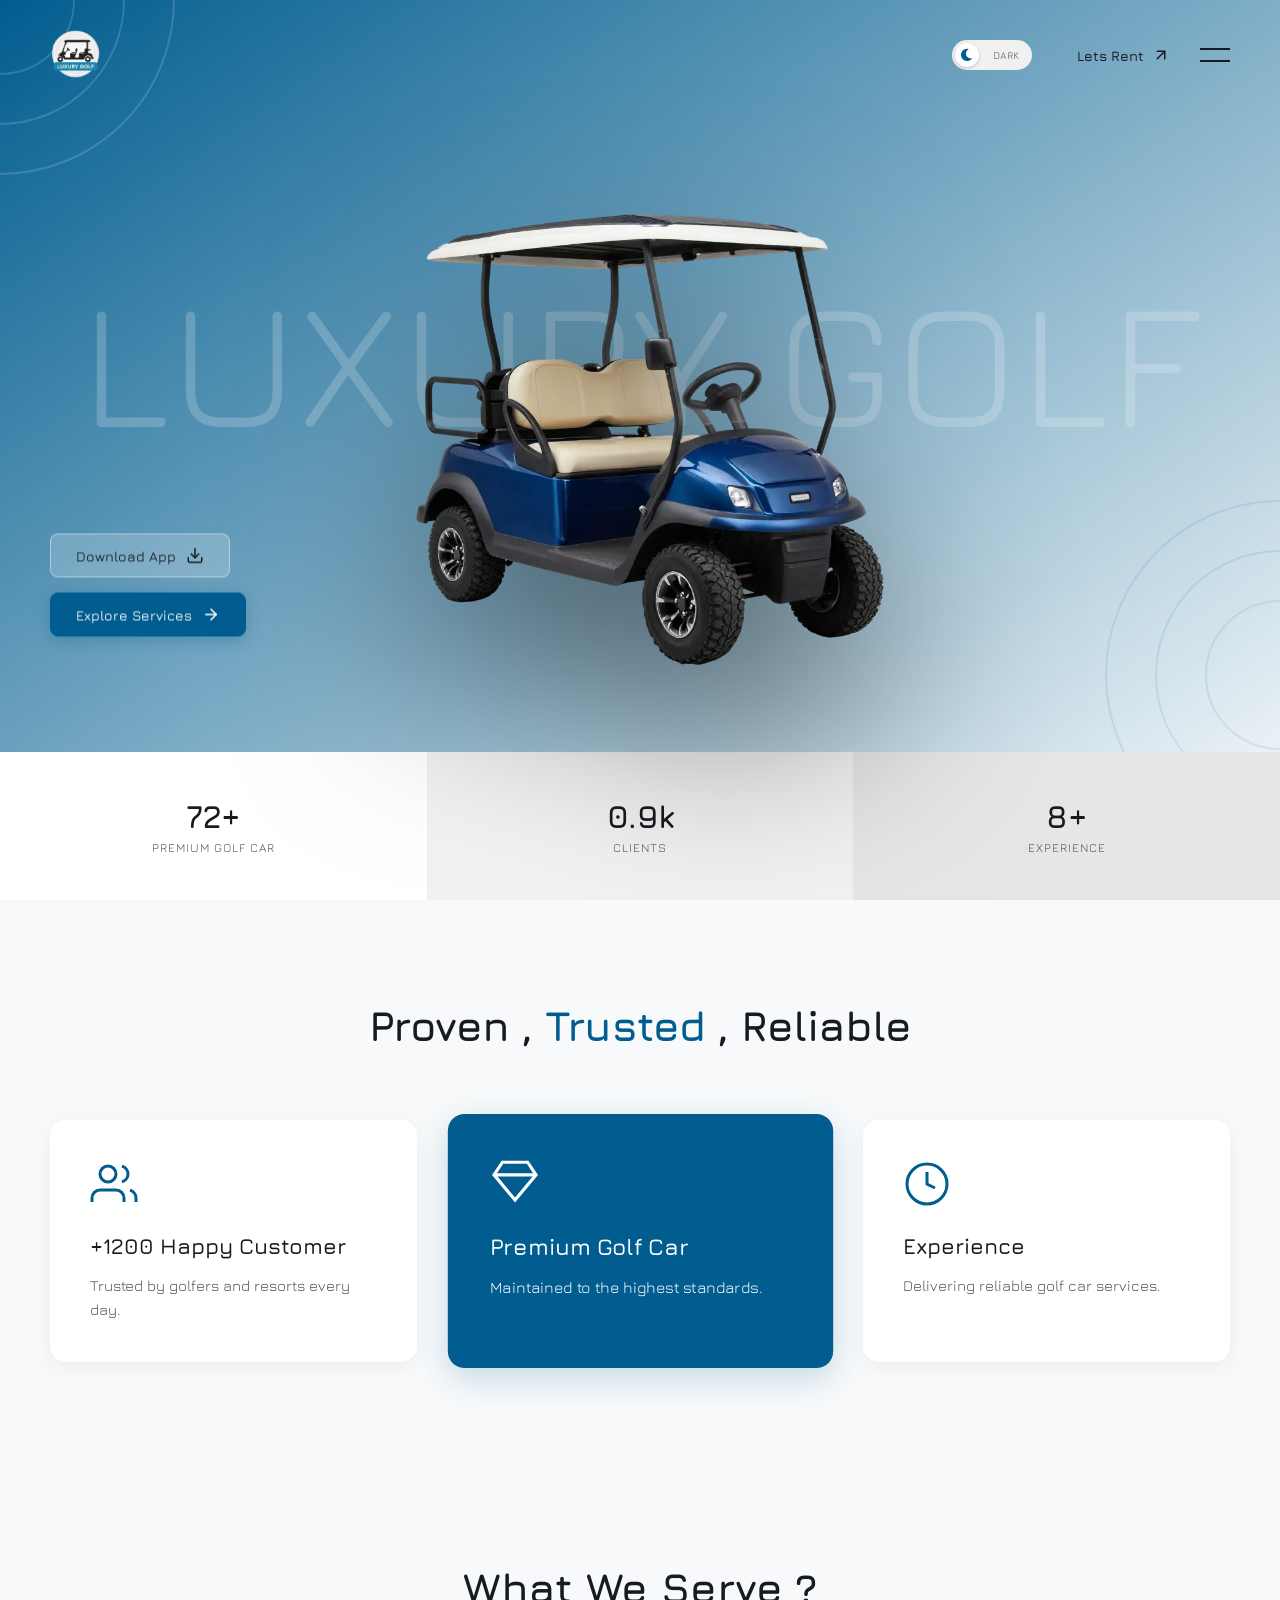
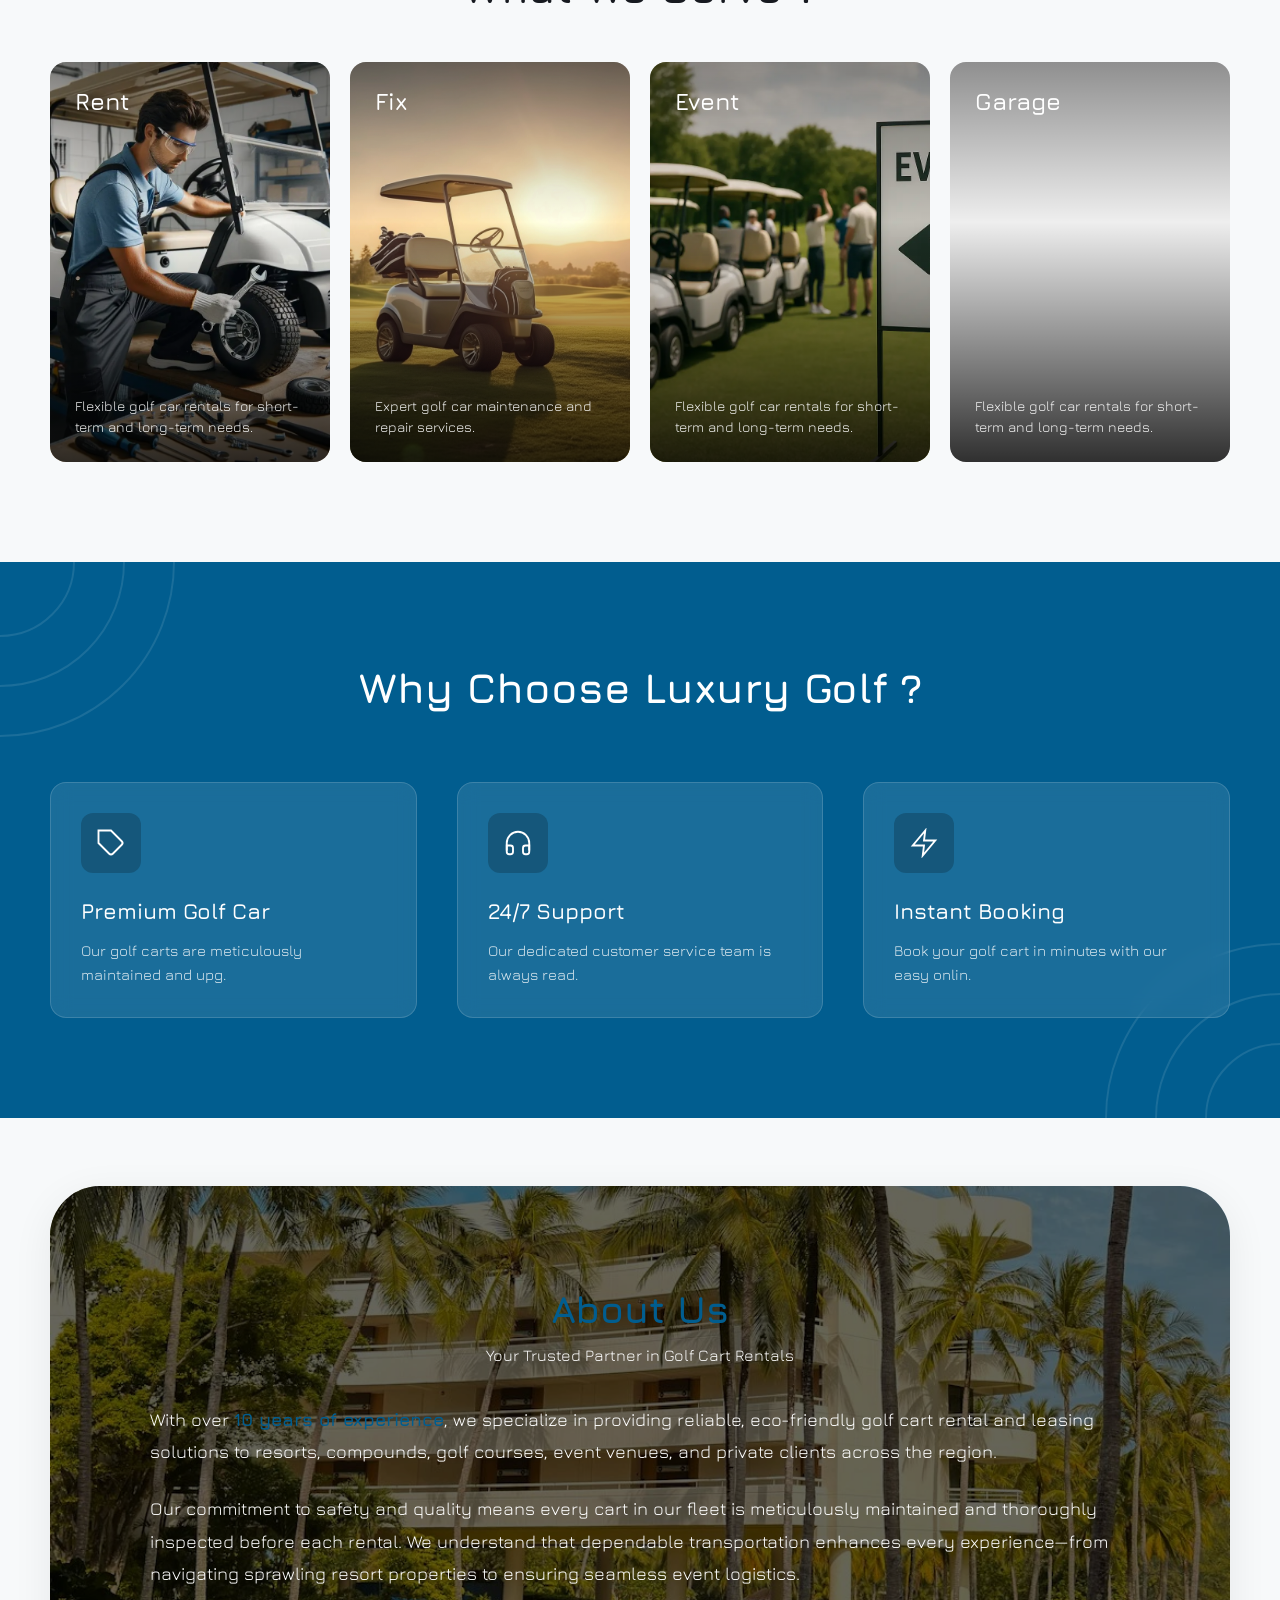
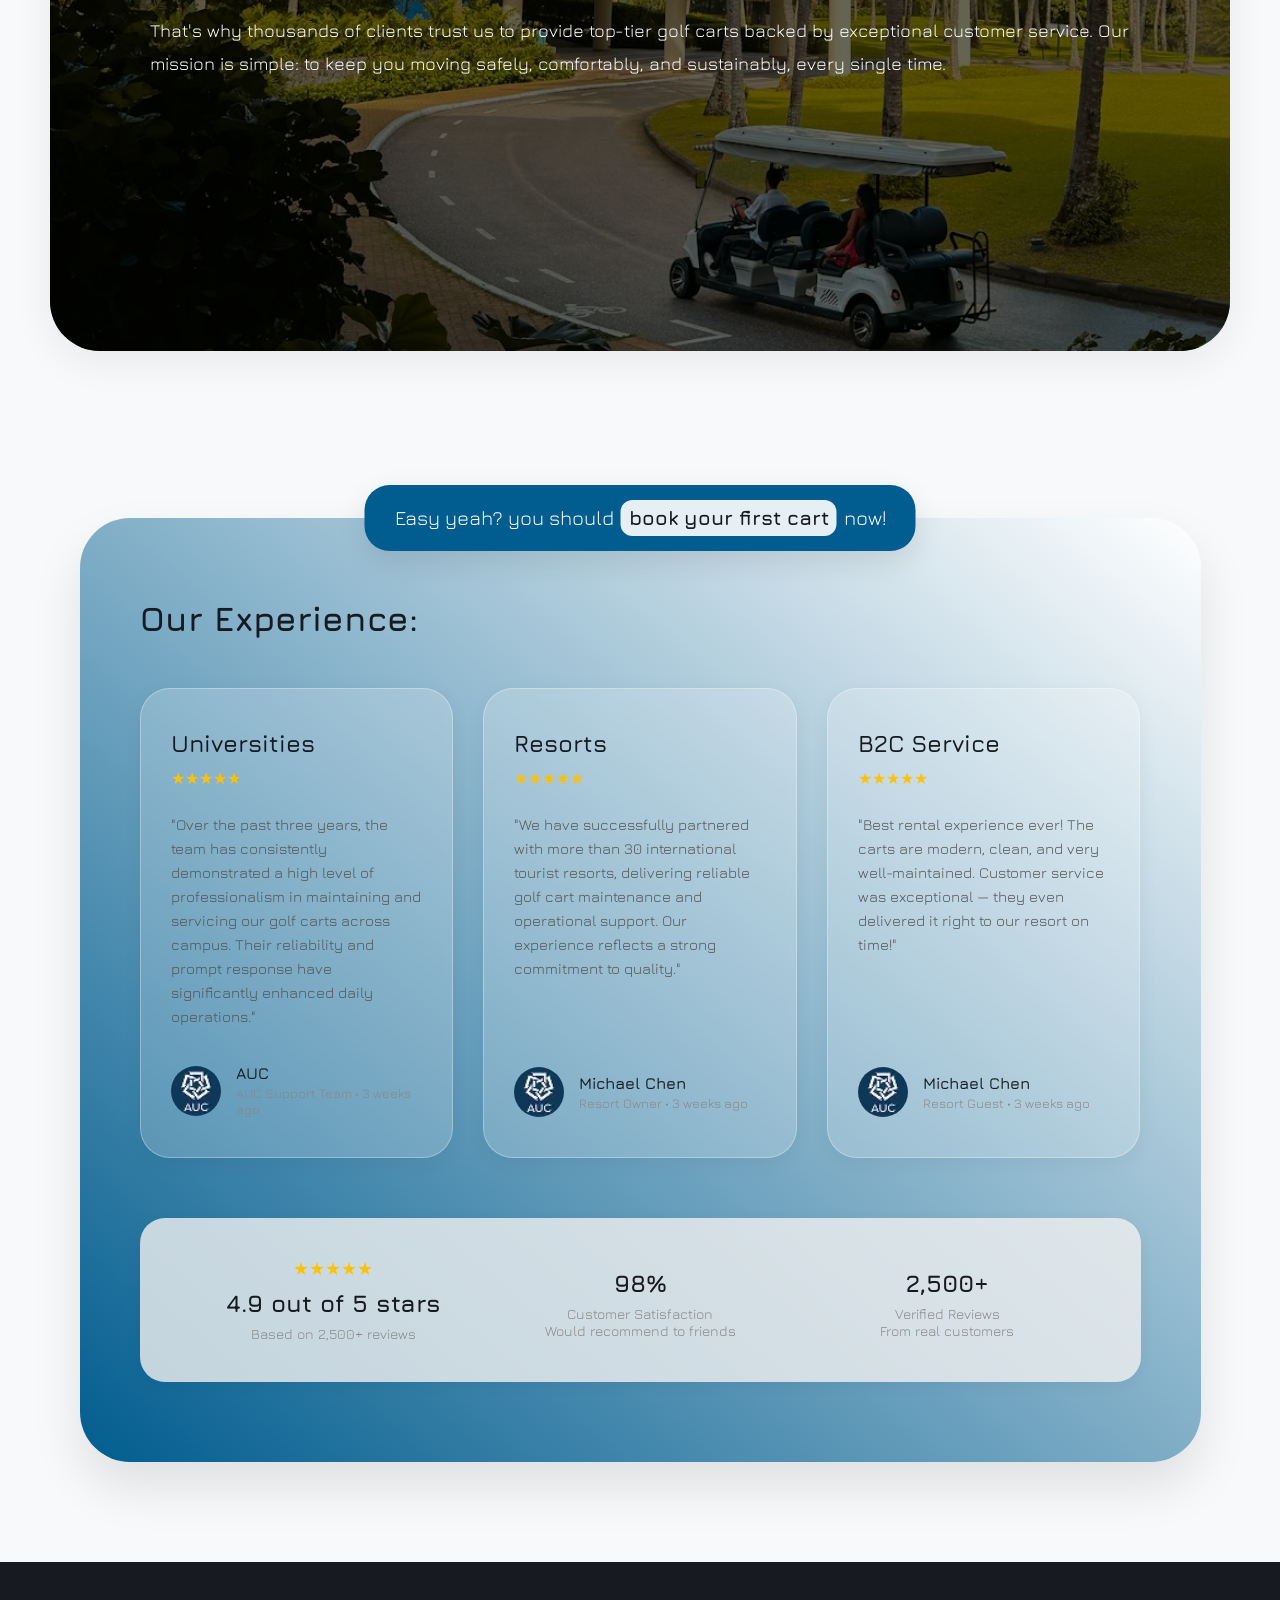
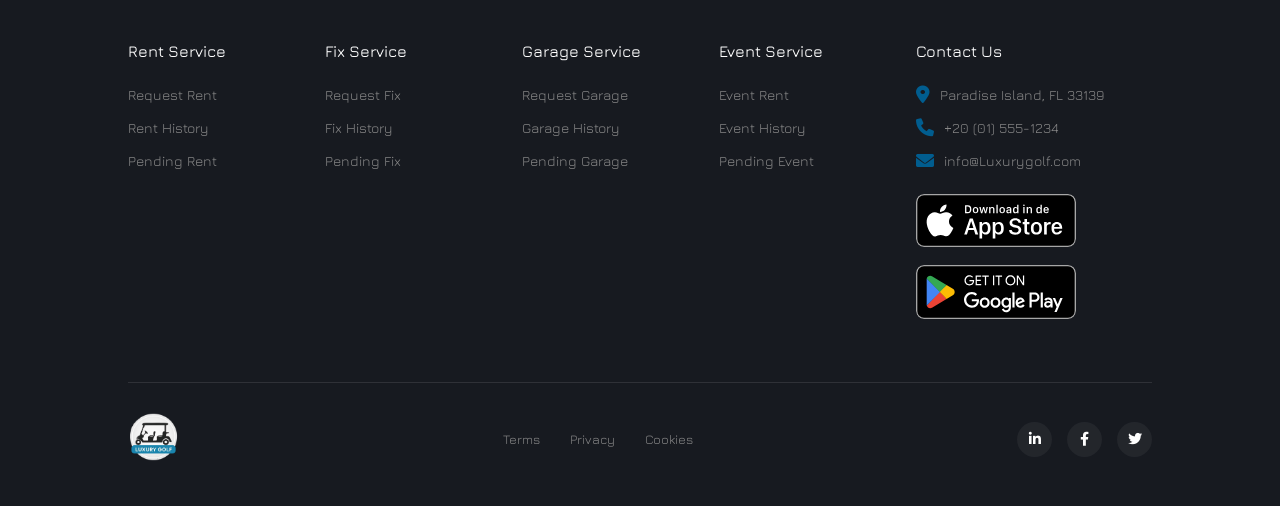
==== commit 94202e84: "Update index.html" ====
--- a/index.html
+++ b/index.html
@@ -6,14 +6,14 @@
     <title>Luxury Golf | Luxury Golf Cart Rental & Services</title>
 
     <meta name="title" content="Luxury Golf">
-    <meta name="description" content="Rent premium golf carts with SPREE. Over 10 years of experience serving resorts, compounds, and events. Download our app for easy booking.">
-    <meta name="keywords" content="golf cart rental, luxury golf carts, event golf carts, resort transportation, golf cart service, SPREE">
+    <meta name="description" content="Rent premium golf carts. Over 10 years of experience serving resorts, compounds, and events. Download our app for easy booking.">
+    <meta name="keywords" content="golf cart rental, luxury golf carts, event golf carts, resort transportation, golf cart service">
     <meta name="author" content="Luxury Golf">
     <meta name="robots" content="index, follow">
     <meta property="og:type" content="website">
     <meta property="og:url" content="https://www.spree.com/">
     <meta property="og:title" content="Luxury Golf | Luxury Golf Cart Rental & Services">
-    <meta property="og:description" content="Rent premium golf carts with SPREE. Over 10 years of experience serving resorts, compounds, and events. Download our app for easy booking.">
+    <meta property="og:description" content="Rent premium golf carts. Over 10 years of experience serving resorts, compounds, and events. Download our app for easy booking.">
     <meta property="og:image" content="images/og-image.jpg">
     <meta property="og:image:width" content="1200">
     <meta property="og:image:height" content="630">
@@ -21,7 +21,7 @@
     <meta property="twitter:card" content="summary_large_image">
     <meta property="twitter:url" content="https://www.spree.com/">
     <meta property="twitter:title" content="Luxury Golf | Luxury Golf Cart Rental & Services">
-    <meta property="twitter:description" content="Rent premium golf carts with SPREE. Over 10 years of experience serving resorts, compounds, and events. Download our app for easy booking.">
+    <meta property="twitter:description" content="Rent premium golf carts. Over 10 years of experience serving resorts, compounds, and events. Download our app for easy booking.">
     <meta property="twitter:image" content="images/og-image.jpg">
     <link rel="icon" type="image/png" href="images/logo.webp">
     <link rel="stylesheet" href="https://cdnjs.cloudflare.com/ajax/libs/font-awesome/6.0.0/css/all.min.css">
@@ -379,4 +379,4 @@
 
 <script src="js/main.js"></script>
 </body>
-</html>+</html>
